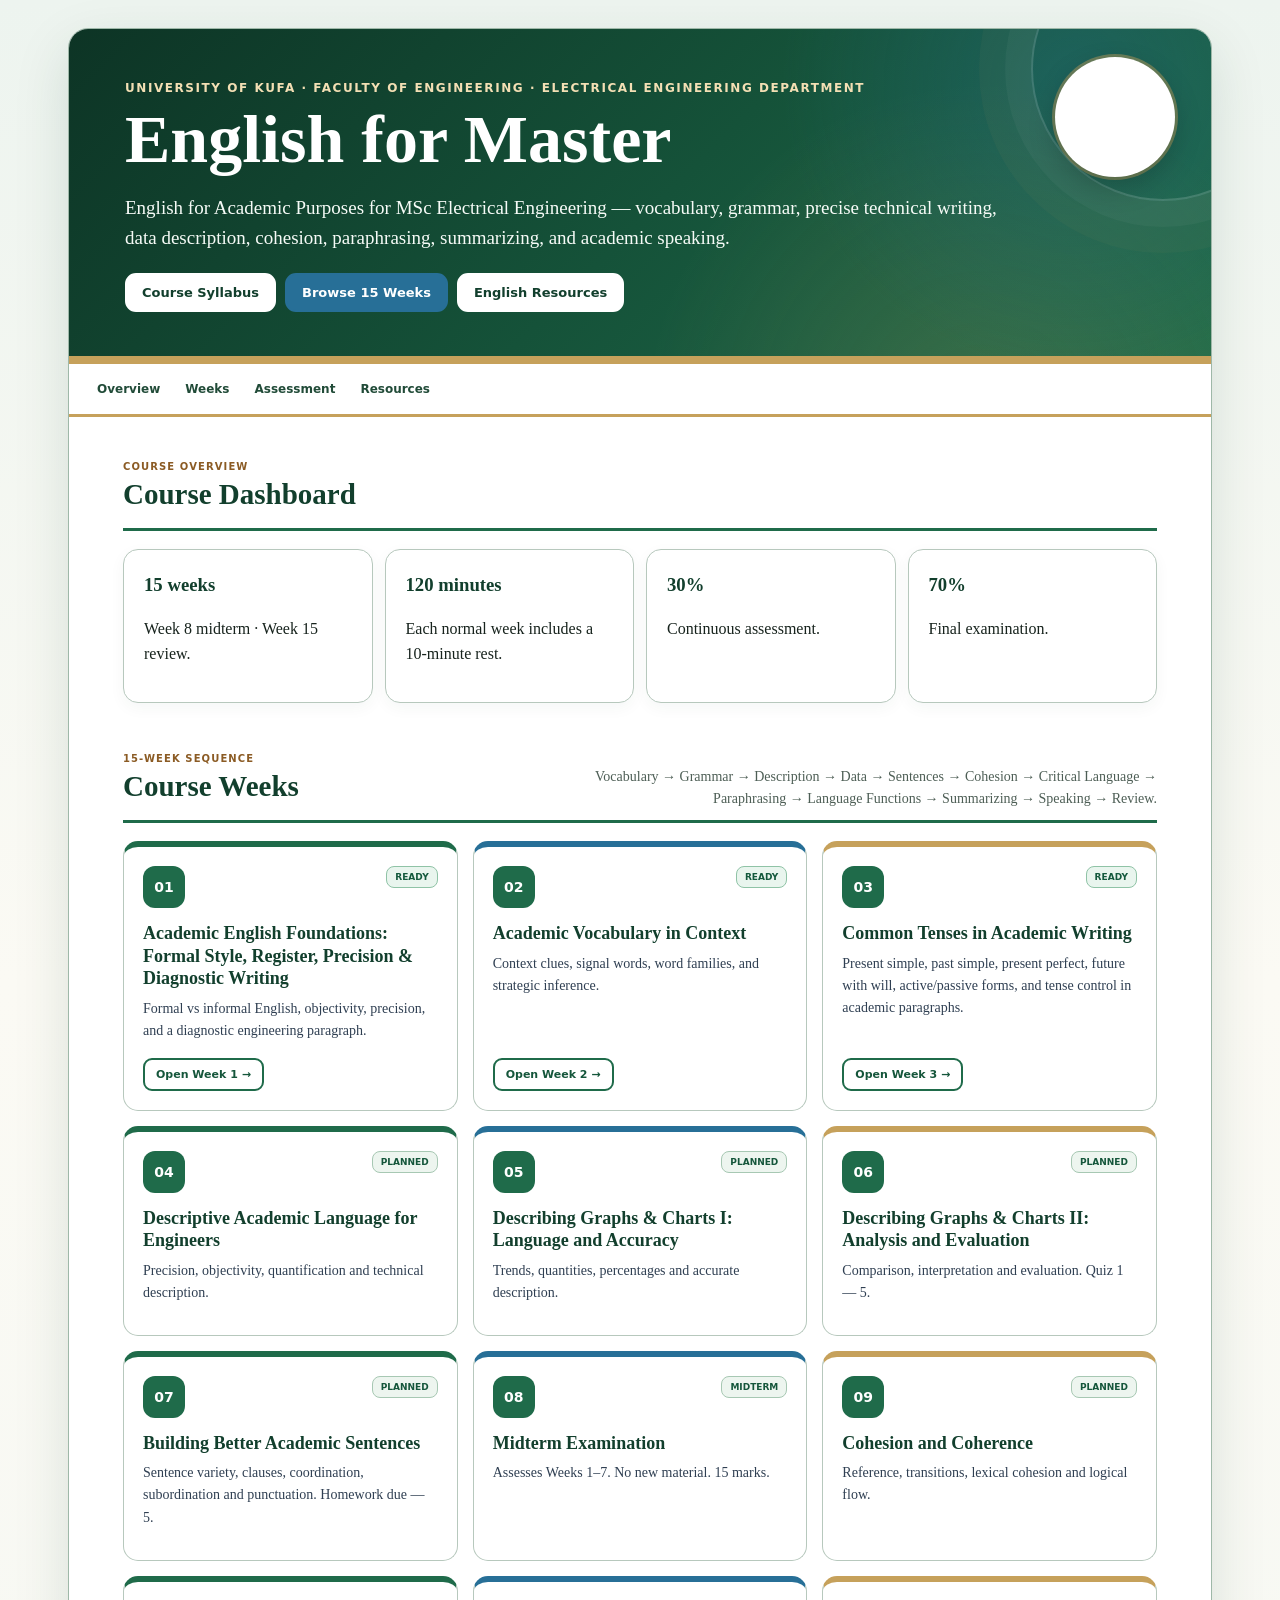
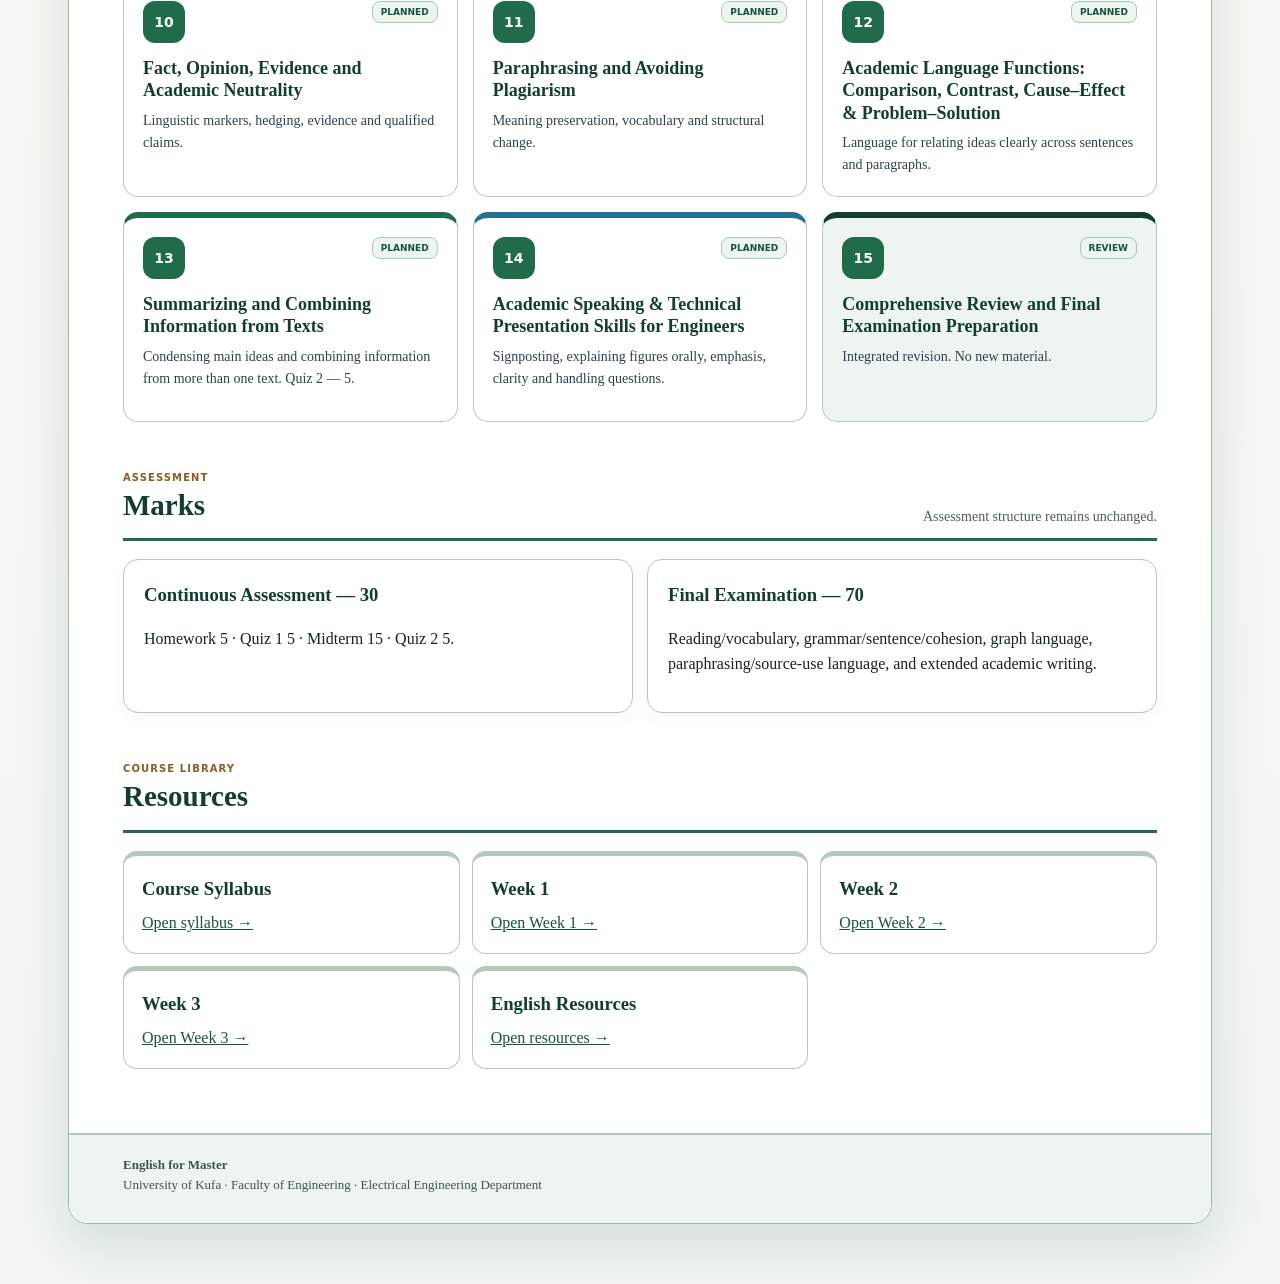
==== index.html @ b970310d "Link Week 3 from dashboard" ====
<!doctype html><html lang="en"><head><meta charset="utf-8"><meta name="viewport" content="width=device-width,initial-scale=1"><meta name="theme-color" content="#155239"><title>English for Master | University of Kufa</title><link rel="stylesheet" href="/style.css"><link rel="stylesheet" href="/kufa-theme.css"></head><body><div class="wrap"><div class="site"><header><div class="ey">University of Kufa · Faculty of Engineering · Electrical Engineering Department</div><h1 class="hero">English for Master</h1><p class="deck">English for Academic Purposes for MSc Electrical Engineering — vocabulary, grammar, precise technical writing, data description, cohesion, paraphrasing, summarizing, and academic speaking.</p><div class="actions"><a class="btn" href="/syllabus.html">Course Syllabus</a><a class="btn alt" href="#weeks">Browse 15 Weeks</a><a class="btn" href="/sources.html">English Resources</a></div></header><nav><a href="#overview">Overview</a><a href="#weeks">Weeks</a><a href="#assessment">Assessment</a><a href="#resources">Resources</a></nav><main><section id="overview"><div class="head"><div><span class="label">Course overview</span><h2>Course Dashboard</h2></div></div><div class="grid4"><div class="card"><h3>15 weeks</h3><p>Week 8 midterm · Week 15 review.</p></div><div class="card"><h3>120 minutes</h3><p>Each normal week includes a 10-minute rest.</p></div><div class="card"><h3>30%</h3><p>Continuous assessment.</p></div><div class="card"><h3>70%</h3><p>Final examination.</p></div></div></section><section id="weeks"><div class="head"><div><span class="label">15-week sequence</span><h2>Course Weeks</h2></div><p>Vocabulary → Grammar → Description → Data → Sentences → Cohesion → Critical Language → Paraphrasing → Language Functions → Summarizing → Speaking → Review.</p></div><div class="weeks"><div class="week"><div class="top"><span class="num">01</span><span class="status ready">Ready</span></div><h3>Academic English Foundations: Formal Style, Register, Precision & Diagnostic Writing</h3><p>Formal vs informal English, objectivity, precision, and a diagnostic engineering paragraph.</p><div class="foot"><a class="open" href="/week01.html">Open Week 1 →</a></div></div><div class="week"><div class="top"><span class="num">02</span><span class="status ready">Ready</span></div><h3>Academic Vocabulary in Context</h3><p>Context clues, signal words, word families, and strategic inference.</p><div class="foot"><a class="open" href="/week02.html">Open Week 2 →</a></div></div><div class="week"><div class="top"><span class="num">03</span><span class="status ready">Ready</span></div><h3>Common Tenses in Academic Writing</h3><p>Present simple, past simple, present perfect, future with will, active/passive forms, and tense control in academic paragraphs.</p><div class="foot"><a class="open" href="/week03.html">Open Week 3 →</a></div></div><div class="week"><div class="top"><span class="num">04</span><span class="status">Planned</span></div><h3>Descriptive Academic Language for Engineers</h3><p>Precision, objectivity, quantification and technical description.</p></div><div class="week"><div class="top"><span class="num">05</span><span class="status">Planned</span></div><h3>Describing Graphs & Charts I: Language and Accuracy</h3><p>Trends, quantities, percentages and accurate description.</p></div><div class="week"><div class="top"><span class="num">06</span><span class="status">Planned</span></div><h3>Describing Graphs & Charts II: Analysis and Evaluation</h3><p>Comparison, interpretation and evaluation. Quiz 1 — 5.</p></div><div class="week"><div class="top"><span class="num">07</span><span class="status">Planned</span></div><h3>Building Better Academic Sentences</h3><p>Sentence variety, clauses, coordination, subordination and punctuation. Homework due — 5.</p></div><div class="week"><div class="top"><span class="num">08</span><span class="status">Midterm</span></div><h3>Midterm Examination</h3><p>Assesses Weeks 1–7. No new material. 15 marks.</p></div><div class="week"><div class="top"><span class="num">09</span><span class="status">Planned</span></div><h3>Cohesion and Coherence</h3><p>Reference, transitions, lexical cohesion and logical flow.</p></div><div class="week"><div class="top"><span class="num">10</span><span class="status">Planned</span></div><h3>Fact, Opinion, Evidence and Academic Neutrality</h3><p>Linguistic markers, hedging, evidence and qualified claims.</p></div><div class="week"><div class="top"><span class="num">11</span><span class="status">Planned</span></div><h3>Paraphrasing and Avoiding Plagiarism</h3><p>Meaning preservation, vocabulary and structural change.</p></div><div class="week"><div class="top"><span class="num">12</span><span class="status">Planned</span></div><h3>Academic Language Functions: Comparison, Contrast, Cause–Effect & Problem–Solution</h3><p>Language for relating ideas clearly across sentences and paragraphs.</p></div><div class="week"><div class="top"><span class="num">13</span><span class="status">Planned</span></div><h3>Summarizing and Combining Information from Texts</h3><p>Condensing main ideas and combining information from more than one text. Quiz 2 — 5.</p></div><div class="week"><div class="top"><span class="num">14</span><span class="status">Planned</span></div><h3>Academic Speaking & Technical Presentation Skills for Engineers</h3><p>Signposting, explaining figures orally, emphasis, clarity and handling questions.</p></div><div class="week review"><div class="top"><span class="num">15</span><span class="status">Review</span></div><h3>Comprehensive Review and Final Examination Preparation</h3><p>Integrated revision. No new material.</p></div></div></section><section id="assessment"><div class="head"><div><span class="label">Assessment</span><h2>Marks</h2></div><p>Assessment structure remains unchanged.</p></div><div class="grid"><div class="card"><h3>Continuous Assessment — 30</h3><p>Homework 5 · Quiz 1 5 · Midterm 15 · Quiz 2 5.</p></div><div class="card"><h3>Final Examination — 70</h3><p>Reading/vocabulary, grammar/sentence/cohesion, graph language, paraphrasing/source-use language, and extended academic writing.</p></div></div></section><section id="resources"><div class="head"><div><span class="label">Course library</span><h2>Resources</h2></div></div><div class="resources"><div class="resource"><h3>Course Syllabus</h3><a href="/syllabus.html">Open syllabus →</a></div><div class="resource"><h3>Week 1</h3><a href="/week01.html">Open Week 1 →</a></div><div class="resource"><h3>Week 2</h3><a href="/week02.html">Open Week 2 →</a></div><div class="resource"><h3>Week 3</h3><a href="/week03.html">Open Week 3 →</a></div><div class="resource"><h3>English Resources</h3><a href="/sources.html">Open resources →</a></div></div></section></main><footer><strong>English for Master</strong><br>University of Kufa · Faculty of Engineering · Electrical Engineering Department</footer></div></div></body></html>
---- style.css ----
@import url('/base-style.css');
@import url('/kufa-theme.css');
@import url('/logo-fix.css');
---- kufa-theme.css ----
/* University of Kufa inspired institutional theme
   Palette direction follows the University's green-led visual identity and
   the Faculty of Engineering's green / blue / gold accents. */
:root{
  --navy:#123f2d;
  --blue:#1f6b4a;
  --cyan:#276f97;
  --gold:#c6a15b;
  --orange:#a86c27;
  --ink:#17231d;
  --muted:#4d5e55;
  --line:#b7c8bd;
  --soft:#f3f7f4;
  --green:#1f6b4a;
  --kufa-green:#1f6b4a;
  --kufa-green-dark:#123f2d;
  --kufa-blue:#276f97;
  --kufa-gold:#c6a15b;
  --kufa-ivory:#fbfaf4;
}

body{
  background:linear-gradient(180deg,#edf4ef 0,#fbfaf4 34%,#f1f6f2 100%);
  color:var(--ink);
}
a{color:#15563b}
.site{
  border-color:#9eb8a8;
  box-shadow:0 20px 55px rgba(18,63,45,.13);
}
header{
  position:relative;
  overflow:hidden;
  padding-right:190px;
  background:
    radial-gradient(circle at 88% 16%,rgba(39,111,151,.32),transparent 28%),
    radial-gradient(circle at 80% 120%,rgba(198,161,91,.18),transparent 34%),
    linear-gradient(135deg,#0d3425 0%,#155239 52%,#1f6b4a 100%);
  border-bottom:8px solid var(--kufa-gold);
}
/* Official University of Kufa seal, sourced from a University of Kufa faculty site. */
header::before{
  content:"";
  position:absolute;
  top:28px;
  right:36px;
  width:112px;
  height:112px;
  z-index:3;
  border-radius:50%;
  border:4px solid rgba(255,255,255,.92);
  background:#fff url('https://physicalplanning.uokufa.edu.iq/wp-content/uploads/2020/03/%D8%B4%D8%B9%D8%A7%D8%B1-%D8%A7%D9%84%D8%AC%D8%A7%D9%85%D8%B9%D8%A9.jpg') center/92% auto no-repeat;
  box-shadow:0 10px 28px rgba(0,0,0,.20),0 0 0 3px rgba(198,161,91,.45);
}
header::after{
  content:"";
  position:absolute;
  width:260px;
  height:260px;
  right:-84px;
  top:-92px;
  border:2px solid rgba(255,255,255,.16);
  border-radius:50%;
  box-shadow:0 0 0 26px rgba(255,255,255,.035),0 0 0 52px rgba(198,161,91,.045);
  pointer-events:none;
}
.ey{color:#f3dfb4;letter-spacing:.13em}
.ey,.hero,.deck,.actions{position:relative;z-index:4}
.hero,.deck,.actions{position:relative;z-index:4}
.deck{color:#f6fbf7}
.btn{color:var(--kufa-green-dark);border-color:#fff;background:#fff}
.btn.alt{background:var(--kufa-blue);border-color:var(--kufa-blue);color:#fff}
.btn.gold{background:var(--kufa-gold);border-color:var(--kufa-gold);color:#2f281d}
.btn:hover{filter:brightness(.97)}

nav{
  background:#fff;
  border-bottom:3px solid var(--kufa-gold);
}
nav a{color:#214b38}
nav a:hover{background:var(--kufa-green);color:#fff}
.week-page nav{
  background:rgba(255,255,255,.97);
  box-shadow:0 8px 20px rgba(18,63,45,.12);
  border-bottom:3px solid var(--kufa-gold);
}
.week-page nav .nav-brand{background:var(--kufa-green-dark);border-color:var(--kufa-green-dark)}

.head{border-bottom-color:var(--kufa-green)}
.head h2,.card h3,.task h3,.resource h3,.resource-pro h3,.week h3,.outcome b,.micro strong{color:var(--kufa-green-dark)}
.label,.section-kicker{color:#8b5b24}
.key{color:#123f2d;background:linear-gradient(transparent 67%,#efe0b9 67%)}

.card,.task,.week,.resource,.resource-pro,.slot,.outcome{border-color:var(--line)}
.card{box-shadow:0 5px 16px rgba(18,63,45,.045)}
.note{border-left-color:var(--kufa-gold);background:#fbf4df;color:#5b4427}
.source{border-left-color:var(--kufa-green);background:#eef6f1;color:#214b38}
.takeaway{background:#edf5ef;border-color:#a8c6b2;color:#244d39}
.takeaway strong{color:#15563b}
.lecture-callout{background:linear-gradient(135deg,#123f2d,#1f6b4a)}
.lecture-callout strong{color:#f2d9a3}

.outcome{border-top-color:var(--kufa-green)}
.outcome:nth-child(2){border-top-color:var(--kufa-blue)}
.outcome:nth-child(3){border-top-color:var(--kufa-gold)}
.outcome:nth-child(4){border-top-color:#557d4b}

th{background:var(--kufa-green-dark)}
tr:nth-child(even) td{background:#f6f9f7}
.slot .time{color:#15563b}
.slot.break{background:#fbf4df;border-color:#d7bd83}

.bad{background:#fff1ef}
.good{background:#edf7f1;border-left-color:var(--kufa-green)}
.prompt{background:#f5f8f6}
.reveal-btn{border-color:var(--kufa-green);color:#15563b}
.reveal-btn:hover{background:var(--kufa-green);color:#fff}
.answer-key{border-color:#8fc3a6;border-left-color:var(--kufa-green);background:#eef8f2}
.hedge-tools span{background:#edf5ef;color:#15563b;border-color:#a9cbb6}
.conditions{background:#fbf4df;border-color:#d8bd82;color:#5b4427}
.student-answer-note{background:#edf5ef;border-color:#b5cdbd;color:#365346}
.practice-bank{border-color:#b7c8bd;background:linear-gradient(180deg,#f4f8f5,#fff)}
.practice-badge{background:#e9f4ed;color:#15563b;border-color:#9bc3aa}
.data-card,.choice-row{border-color:#c5d3ca;background:#f7faf8}
.editing-passage{border-color:#d0b26f;background:#fbf6e7}

.week{border-top-color:var(--kufa-green)}
.week:nth-child(3n+2){border-top-color:var(--kufa-blue)}
.week:nth-child(3n){border-top-color:var(--kufa-gold)}
.week.review{background:#eef5f0;border-top-color:var(--kufa-green-dark)}
.num{background:var(--kufa-green)}
.status{background:#edf5ef;color:#15563b;border-color:#a7c8b3}
.ready{background:#e9f5ee;color:#14593d;border-color:#8fc3a6}
.open{border-color:var(--kufa-green);color:#15563b}

.error-grid .card{border-top-color:var(--kufa-green)}
.error-grid .card:nth-child(2){border-top-color:var(--kufa-blue)}
.error-grid .card:nth-child(3){border-top-color:var(--kufa-gold)}
.error-grid .card:nth-child(4){border-top-color:#7d6b43}
.error-grid .card:nth-child(5){border-top-color:#527b49}
.error-grid .card:nth-child(6){border-top-color:#466f65}

.paper-phrase{
  text-decoration-color:var(--kufa-gold)!important;
}
.paper-phrase::selection{background:#efe0b9}

.completion{background:var(--kufa-green-dark)}
.completebtn{background:var(--kufa-gold);color:#2f281d}
.completebtn.done{background:#9cc6a9;color:#123f2d}
footer{background:#eef5f0;border-top-color:#b2c7b9;color:#405449}

@media(max-width:680px){
  header{padding-right:22px}
  header::before{
    position:relative;
    display:block;
    top:auto;
    right:auto;
    width:78px;
    height:78px;
    margin:0 0 14px auto;
    border-width:3px;
  }
}

@media print{
  header{background:#155239!important;border-bottom-color:#c6a15b!important;padding-right:120px}
  header::before{width:72px;height:72px;top:9mm;right:8mm;box-shadow:none}
  th{background:#123f2d!important}
}
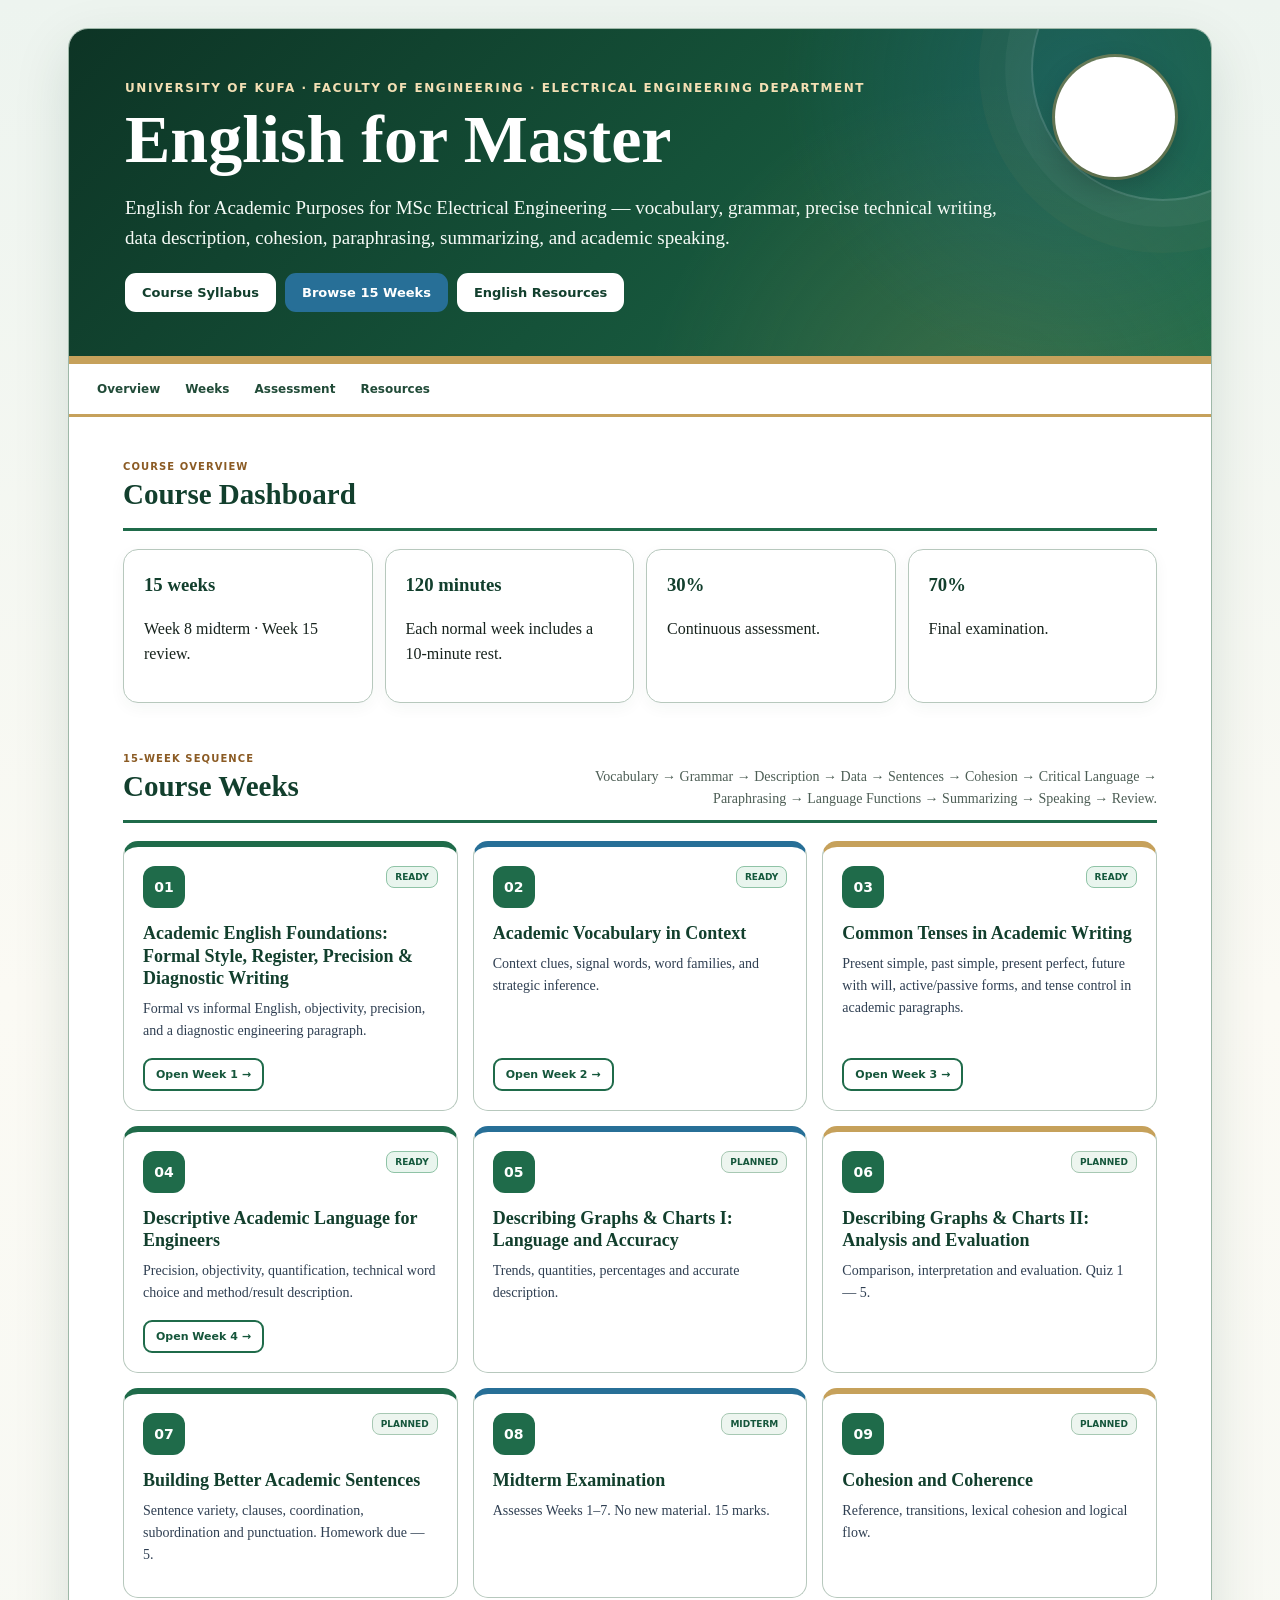
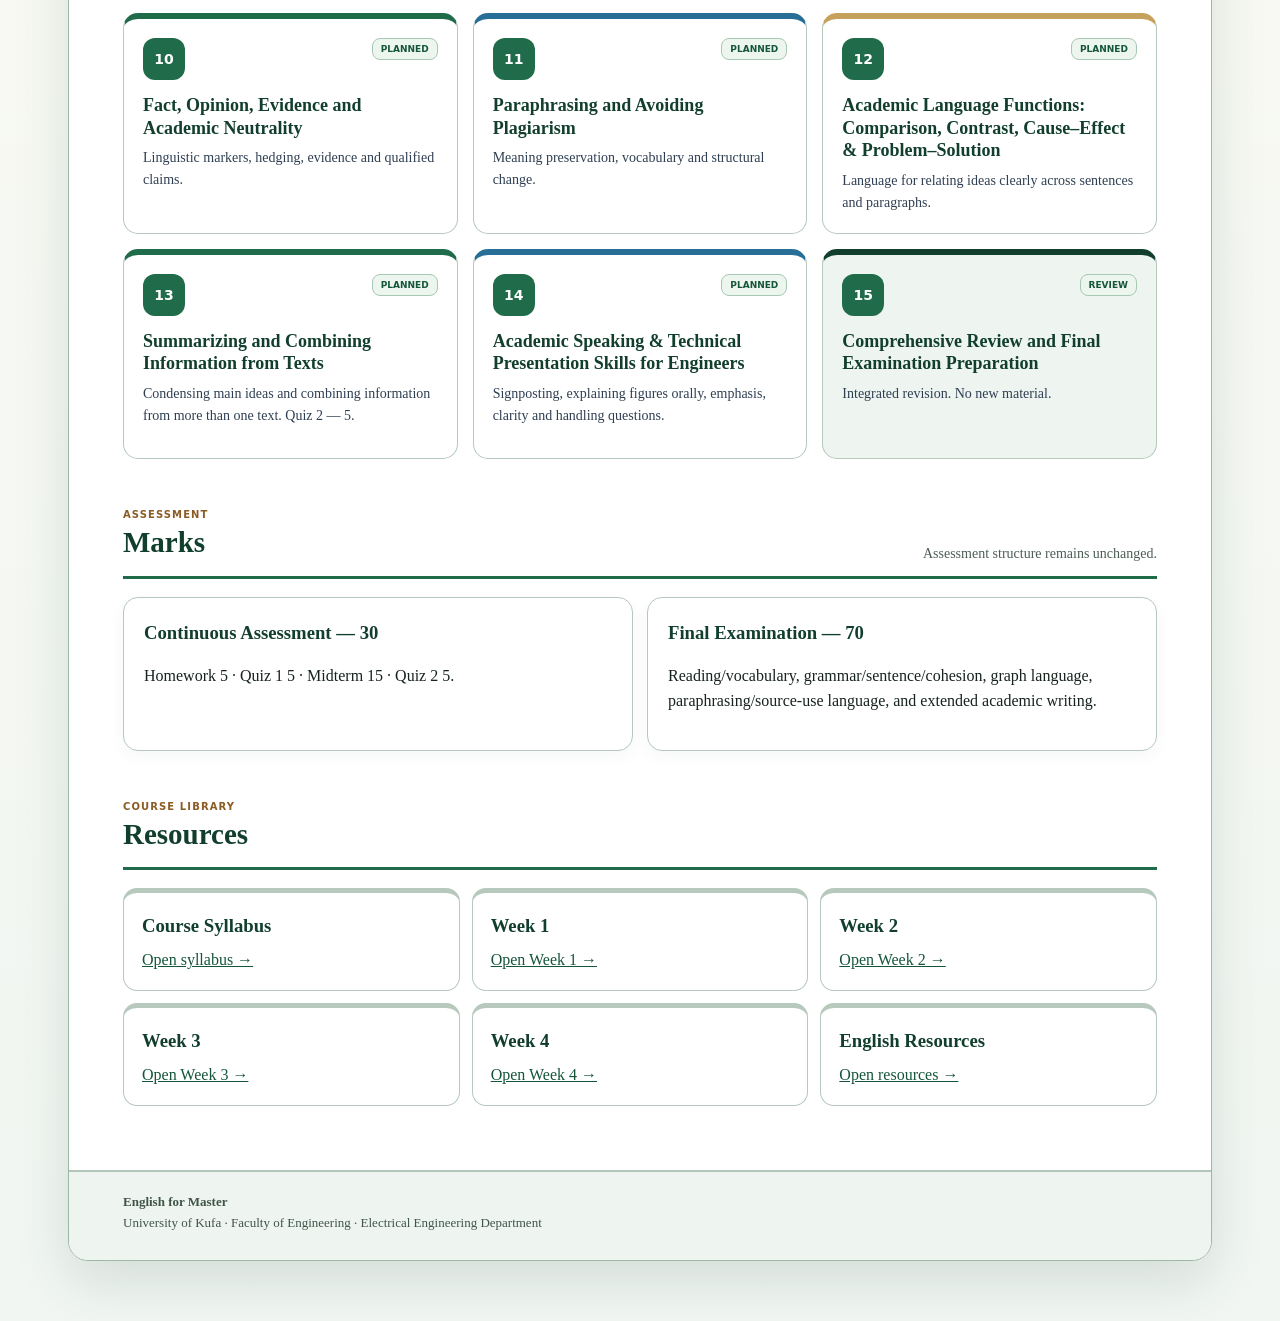
==== commit df93cec4: "Publish Week 4 from course dashboard" ====
--- a/index.html
+++ b/index.html
@@ -1 +1 @@
-<!doctype html><html lang="en"><head><meta charset="utf-8"><meta name="viewport" content="width=device-width,initial-scale=1"><meta name="theme-color" content="#155239"><title>English for Master | University of Kufa</title><link rel="stylesheet" href="/style.css"><link rel="stylesheet" href="/kufa-theme.css"></head><body><div class="wrap"><div class="site"><header><div class="ey">University of Kufa · Faculty of Engineering · Electrical Engineering Department</div><h1 class="hero">English for Master</h1><p class="deck">English for Academic Purposes for MSc Electrical Engineering — vocabulary, grammar, precise technical writing, data description, cohesion, paraphrasing, summarizing, and academic speaking.</p><div class="actions"><a class="btn" href="/syllabus.html">Course Syllabus</a><a class="btn alt" href="#weeks">Browse 15 Weeks</a><a class="btn" href="/sources.html">English Resources</a></div></header><nav><a href="#overview">Overview</a><a href="#weeks">Weeks</a><a href="#assessment">Assessment</a><a href="#resources">Resources</a></nav><main><section id="overview"><div class="head"><div><span class="label">Course overview</span><h2>Course Dashboard</h2></div></div><div class="grid4"><div class="card"><h3>15 weeks</h3><p>Week 8 midterm · Week 15 review.</p></div><div class="card"><h3>120 minutes</h3><p>Each normal week includes a 10-minute rest.</p></div><div class="card"><h3>30%</h3><p>Continuous assessment.</p></div><div class="card"><h3>70%</h3><p>Final examination.</p></div></div></section><section id="weeks"><div class="head"><div><span class="label">15-week sequence</span><h2>Course Weeks</h2></div><p>Vocabulary → Grammar → Description → Data → Sentences → Cohesion → Critical Language → Paraphrasing → Language Functions → Summarizing → Speaking → Review.</p></div><div class="weeks"><div class="week"><div class="top"><span class="num">01</span><span class="status ready">Ready</span></div><h3>Academic English Foundations: Formal Style, Register, Precision & Diagnostic Writing</h3><p>Formal vs informal English, objectivity, precision, and a diagnostic engineering paragraph.</p><div class="foot"><a class="open" href="/week01.html">Open Week 1 →</a></div></div><div class="week"><div class="top"><span class="num">02</span><span class="status ready">Ready</span></div><h3>Academic Vocabulary in Context</h3><p>Context clues, signal words, word families, and strategic inference.</p><div class="foot"><a class="open" href="/week02.html">Open Week 2 →</a></div></div><div class="week"><div class="top"><span class="num">03</span><span class="status ready">Ready</span></div><h3>Common Tenses in Academic Writing</h3><p>Present simple, past simple, present perfect, future with will, active/passive forms, and tense control in academic paragraphs.</p><div class="foot"><a class="open" href="/week03.html">Open Week 3 →</a></div></div><div class="week"><div class="top"><span class="num">04</span><span class="status">Planned</span></div><h3>Descriptive Academic Language for Engineers</h3><p>Precision, objectivity, quantification and technical description.</p></div><div class="week"><div class="top"><span class="num">05</span><span class="status">Planned</span></div><h3>Describing Graphs & Charts I: Language and Accuracy</h3><p>Trends, quantities, percentages and accurate description.</p></div><div class="week"><div class="top"><span class="num">06</span><span class="status">Planned</span></div><h3>Describing Graphs & Charts II: Analysis and Evaluation</h3><p>Comparison, interpretation and evaluation. Quiz 1 — 5.</p></div><div class="week"><div class="top"><span class="num">07</span><span class="status">Planned</span></div><h3>Building Better Academic Sentences</h3><p>Sentence variety, clauses, coordination, subordination and punctuation. Homework due — 5.</p></div><div class="week"><div class="top"><span class="num">08</span><span class="status">Midterm</span></div><h3>Midterm Examination</h3><p>Assesses Weeks 1–7. No new material. 15 marks.</p></div><div class="week"><div class="top"><span class="num">09</span><span class="status">Planned</span></div><h3>Cohesion and Coherence</h3><p>Reference, transitions, lexical cohesion and logical flow.</p></div><div class="week"><div class="top"><span class="num">10</span><span class="status">Planned</span></div><h3>Fact, Opinion, Evidence and Academic Neutrality</h3><p>Linguistic markers, hedging, evidence and qualified claims.</p></div><div class="week"><div class="top"><span class="num">11</span><span class="status">Planned</span></div><h3>Paraphrasing and Avoiding Plagiarism</h3><p>Meaning preservation, vocabulary and structural change.</p></div><div class="week"><div class="top"><span class="num">12</span><span class="status">Planned</span></div><h3>Academic Language Functions: Comparison, Contrast, Cause–Effect & Problem–Solution</h3><p>Language for relating ideas clearly across sentences and paragraphs.</p></div><div class="week"><div class="top"><span class="num">13</span><span class="status">Planned</span></div><h3>Summarizing and Combining Information from Texts</h3><p>Condensing main ideas and combining information from more than one text. Quiz 2 — 5.</p></div><div class="week"><div class="top"><span class="num">14</span><span class="status">Planned</span></div><h3>Academic Speaking & Technical Presentation Skills for Engineers</h3><p>Signposting, explaining figures orally, emphasis, clarity and handling questions.</p></div><div class="week review"><div class="top"><span class="num">15</span><span class="status">Review</span></div><h3>Comprehensive Review and Final Examination Preparation</h3><p>Integrated revision. No new material.</p></div></div></section><section id="assessment"><div class="head"><div><span class="label">Assessment</span><h2>Marks</h2></div><p>Assessment structure remains unchanged.</p></div><div class="grid"><div class="card"><h3>Continuous Assessment — 30</h3><p>Homework 5 · Quiz 1 5 · Midterm 15 · Quiz 2 5.</p></div><div class="card"><h3>Final Examination — 70</h3><p>Reading/vocabulary, grammar/sentence/cohesion, graph language, paraphrasing/source-use language, and extended academic writing.</p></div></div></section><section id="resources"><div class="head"><div><span class="label">Course library</span><h2>Resources</h2></div></div><div class="resources"><div class="resource"><h3>Course Syllabus</h3><a href="/syllabus.html">Open syllabus →</a></div><div class="resource"><h3>Week 1</h3><a href="/week01.html">Open Week 1 →</a></div><div class="resource"><h3>Week 2</h3><a href="/week02.html">Open Week 2 →</a></div><div class="resource"><h3>Week 3</h3><a href="/week03.html">Open Week 3 →</a></div><div class="resource"><h3>English Resources</h3><a href="/sources.html">Open resources →</a></div></div></section></main><footer><strong>English for Master</strong><br>University of Kufa · Faculty of Engineering · Electrical Engineering Department</footer></div></div></body></html>+<!doctype html><html lang="en"><head><meta charset="utf-8"><meta name="viewport" content="width=device-width,initial-scale=1"><meta name="theme-color" content="#155239"><title>English for Master | University of Kufa</title><link rel="stylesheet" href="/style.css"><link rel="stylesheet" href="/kufa-theme.css"></head><body><div class="wrap"><div class="site"><header><div class="ey">University of Kufa · Faculty of Engineering · Electrical Engineering Department</div><h1 class="hero">English for Master</h1><p class="deck">English for Academic Purposes for MSc Electrical Engineering — vocabulary, grammar, precise technical writing, data description, cohesion, paraphrasing, summarizing, and academic speaking.</p><div class="actions"><a class="btn" href="/syllabus.html">Course Syllabus</a><a class="btn alt" href="#weeks">Browse 15 Weeks</a><a class="btn" href="/sources.html">English Resources</a></div></header><nav><a href="#overview">Overview</a><a href="#weeks">Weeks</a><a href="#assessment">Assessment</a><a href="#resources">Resources</a></nav><main><section id="overview"><div class="head"><div><span class="label">Course overview</span><h2>Course Dashboard</h2></div></div><div class="grid4"><div class="card"><h3>15 weeks</h3><p>Week 8 midterm · Week 15 review.</p></div><div class="card"><h3>120 minutes</h3><p>Each normal week includes a 10-minute rest.</p></div><div class="card"><h3>30%</h3><p>Continuous assessment.</p></div><div class="card"><h3>70%</h3><p>Final examination.</p></div></div></section><section id="weeks"><div class="head"><div><span class="label">15-week sequence</span><h2>Course Weeks</h2></div><p>Vocabulary → Grammar → Description → Data → Sentences → Cohesion → Critical Language → Paraphrasing → Language Functions → Summarizing → Speaking → Review.</p></div><div class="weeks"><div class="week"><div class="top"><span class="num">01</span><span class="status ready">Ready</span></div><h3>Academic English Foundations: Formal Style, Register, Precision & Diagnostic Writing</h3><p>Formal vs informal English, objectivity, precision, and a diagnostic engineering paragraph.</p><div class="foot"><a class="open" href="/week01.html">Open Week 1 →</a></div></div><div class="week"><div class="top"><span class="num">02</span><span class="status ready">Ready</span></div><h3>Academic Vocabulary in Context</h3><p>Context clues, signal words, word families, and strategic inference.</p><div class="foot"><a class="open" href="/week02.html">Open Week 2 →</a></div></div><div class="week"><div class="top"><span class="num">03</span><span class="status ready">Ready</span></div><h3>Common Tenses in Academic Writing</h3><p>Present simple, past simple, present perfect, future with will, active/passive forms, and tense control in academic paragraphs.</p><div class="foot"><a class="open" href="/week03.html">Open Week 3 →</a></div></div><div class="week"><div class="top"><span class="num">04</span><span class="status ready">Ready</span></div><h3>Descriptive Academic Language for Engineers</h3><p>Precision, objectivity, quantification, technical word choice and method/result description.</p><div class="foot"><a class="open" href="/week04.html">Open Week 4 →</a></div></div><div class="week"><div class="top"><span class="num">05</span><span class="status">Planned</span></div><h3>Describing Graphs & Charts I: Language and Accuracy</h3><p>Trends, quantities, percentages and accurate description.</p></div><div class="week"><div class="top"><span class="num">06</span><span class="status">Planned</span></div><h3>Describing Graphs & Charts II: Analysis and Evaluation</h3><p>Comparison, interpretation and evaluation. Quiz 1 — 5.</p></div><div class="week"><div class="top"><span class="num">07</span><span class="status">Planned</span></div><h3>Building Better Academic Sentences</h3><p>Sentence variety, clauses, coordination, subordination and punctuation. Homework due — 5.</p></div><div class="week"><div class="top"><span class="num">08</span><span class="status">Midterm</span></div><h3>Midterm Examination</h3><p>Assesses Weeks 1–7. No new material. 15 marks.</p></div><div class="week"><div class="top"><span class="num">09</span><span class="status">Planned</span></div><h3>Cohesion and Coherence</h3><p>Reference, transitions, lexical cohesion and logical flow.</p></div><div class="week"><div class="top"><span class="num">10</span><span class="status">Planned</span></div><h3>Fact, Opinion, Evidence and Academic Neutrality</h3><p>Linguistic markers, hedging, evidence and qualified claims.</p></div><div class="week"><div class="top"><span class="num">11</span><span class="status">Planned</span></div><h3>Paraphrasing and Avoiding Plagiarism</h3><p>Meaning preservation, vocabulary and structural change.</p></div><div class="week"><div class="top"><span class="num">12</span><span class="status">Planned</span></div><h3>Academic Language Functions: Comparison, Contrast, Cause–Effect & Problem–Solution</h3><p>Language for relating ideas clearly across sentences and paragraphs.</p></div><div class="week"><div class="top"><span class="num">13</span><span class="status">Planned</span></div><h3>Summarizing and Combining Information from Texts</h3><p>Condensing main ideas and combining information from more than one text. Quiz 2 — 5.</p></div><div class="week"><div class="top"><span class="num">14</span><span class="status">Planned</span></div><h3>Academic Speaking & Technical Presentation Skills for Engineers</h3><p>Signposting, explaining figures orally, emphasis, clarity and handling questions.</p></div><div class="week review"><div class="top"><span class="num">15</span><span class="status">Review</span></div><h3>Comprehensive Review and Final Examination Preparation</h3><p>Integrated revision. No new material.</p></div></div></section><section id="assessment"><div class="head"><div><span class="label">Assessment</span><h2>Marks</h2></div><p>Assessment structure remains unchanged.</p></div><div class="grid"><div class="card"><h3>Continuous Assessment — 30</h3><p>Homework 5 · Quiz 1 5 · Midterm 15 · Quiz 2 5.</p></div><div class="card"><h3>Final Examination — 70</h3><p>Reading/vocabulary, grammar/sentence/cohesion, graph language, paraphrasing/source-use language, and extended academic writing.</p></div></div></section><section id="resources"><div class="head"><div><span class="label">Course library</span><h2>Resources</h2></div></div><div class="resources"><div class="resource"><h3>Course Syllabus</h3><a href="/syllabus.html">Open syllabus →</a></div><div class="resource"><h3>Week 1</h3><a href="/week01.html">Open Week 1 →</a></div><div class="resource"><h3>Week 2</h3><a href="/week02.html">Open Week 2 →</a></div><div class="resource"><h3>Week 3</h3><a href="/week03.html">Open Week 3 →</a></div><div class="resource"><h3>Week 4</h3><a href="/week04.html">Open Week 4 →</a></div><div class="resource"><h3>English Resources</h3><a href="/sources.html">Open resources →</a></div></div></section></main><footer><strong>English for Master</strong><br>University of Kufa · Faculty of Engineering · Electrical Engineering Department</footer></div></div></body></html>
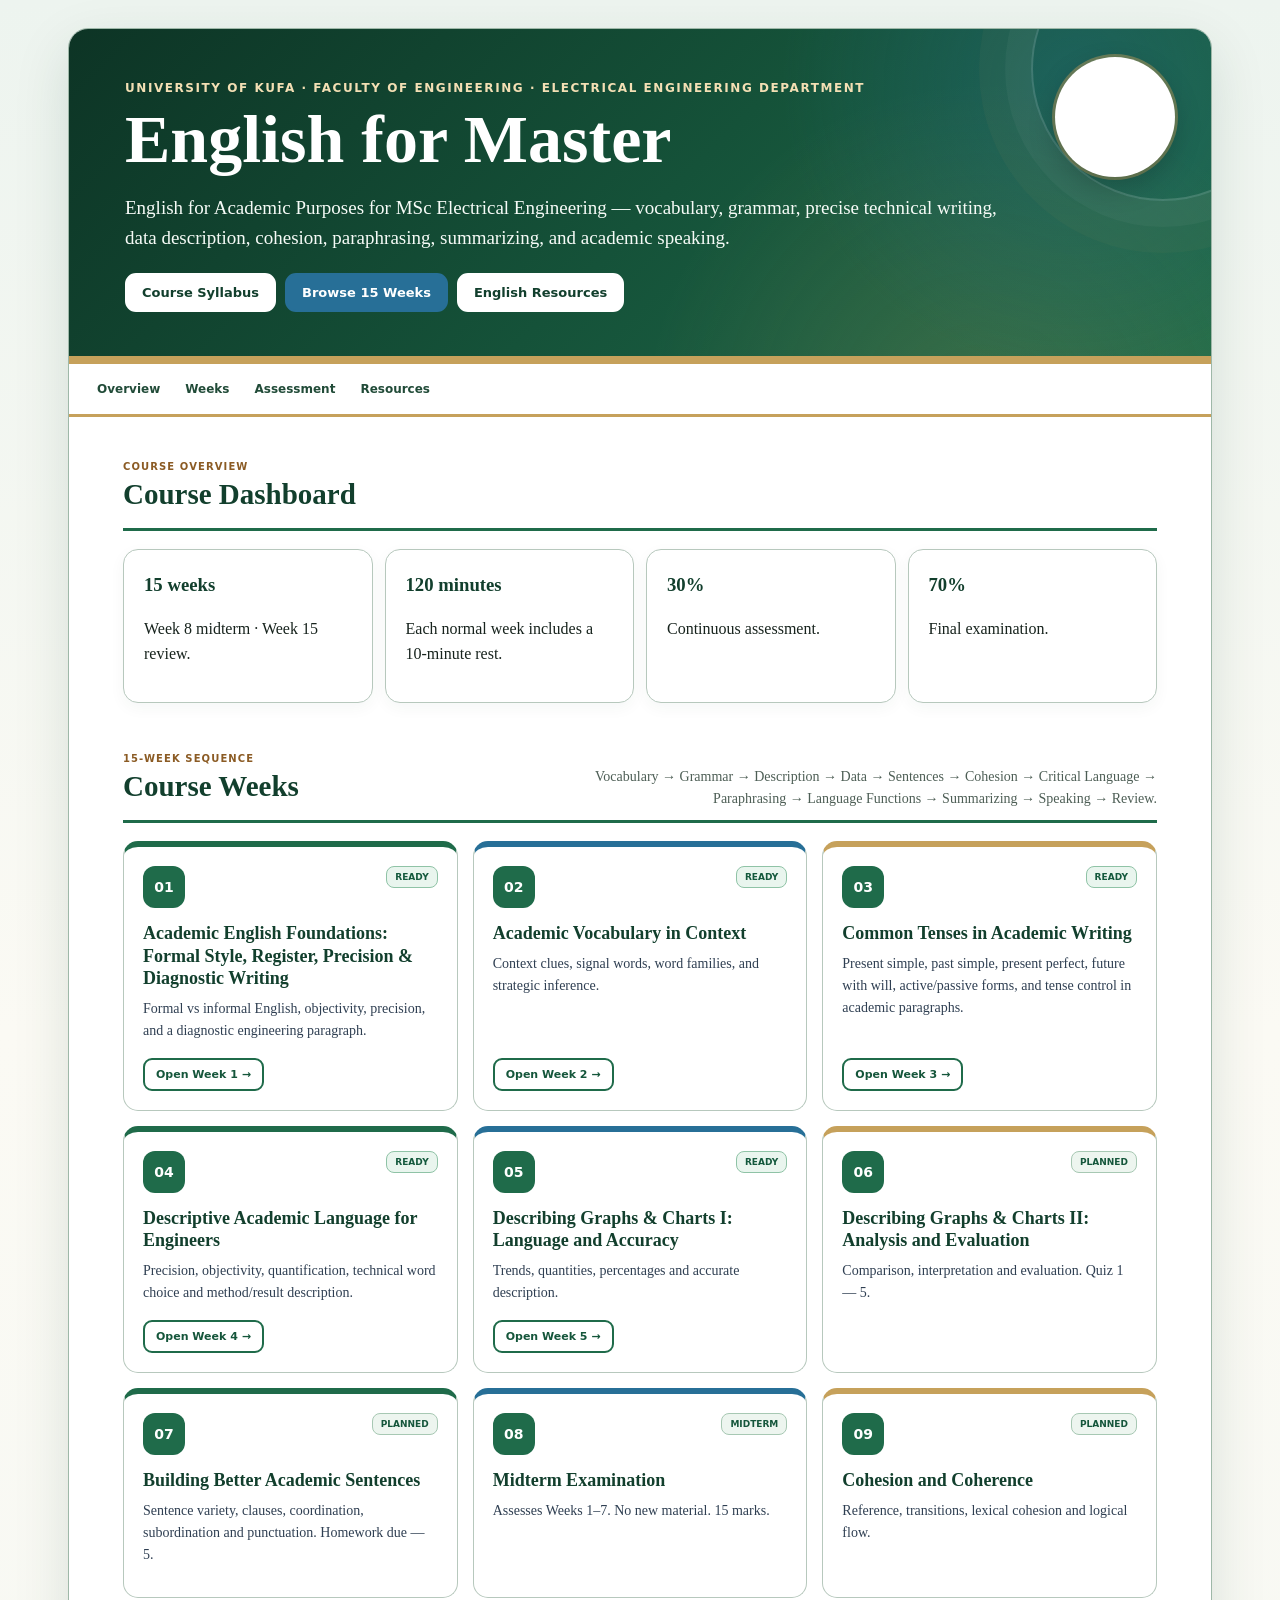
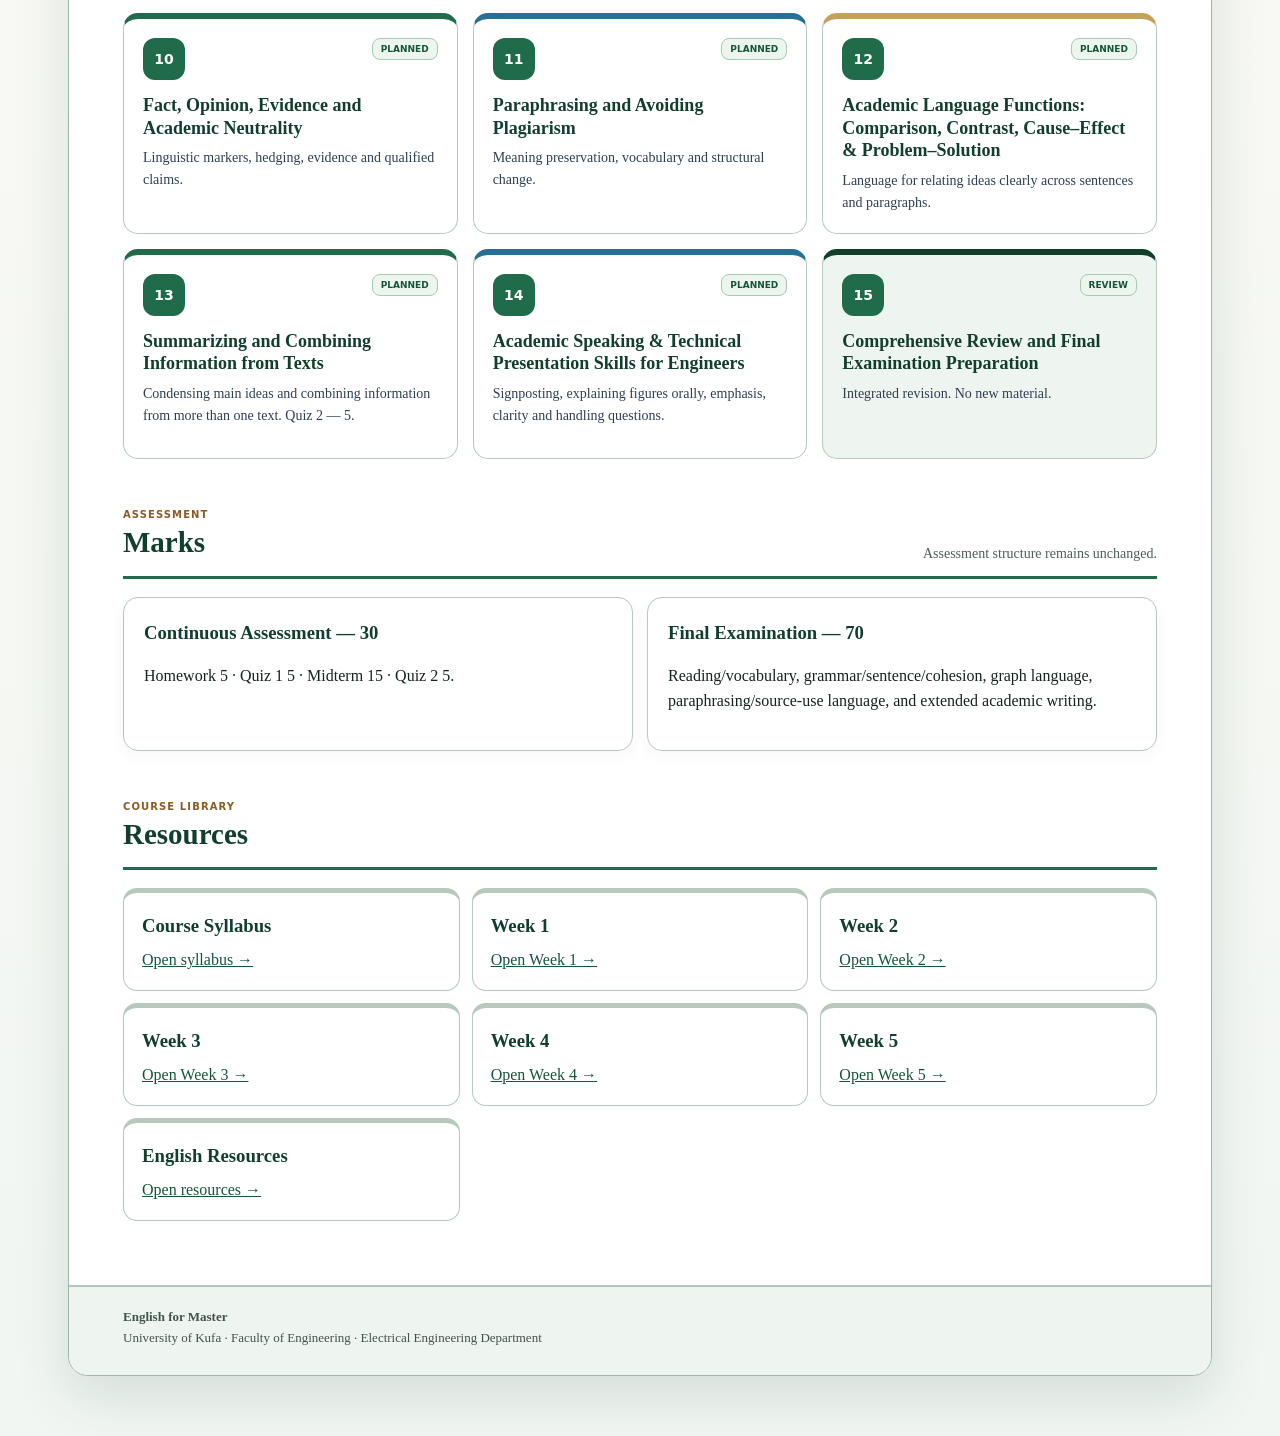
==== commit d57435a5: "Add Week 5: Describing Graphs & Charts I Postgraduate-level revision, colour-coded trend vocabulary," ====
--- a/index.html
+++ b/index.html
@@ -1 +1 @@
-<!doctype html><html lang="en"><head><meta charset="utf-8"><meta name="viewport" content="width=device-width,initial-scale=1"><meta name="theme-color" content="#155239"><title>English for Master | University of Kufa</title><link rel="stylesheet" href="/style.css"><link rel="stylesheet" href="/kufa-theme.css"></head><body><div class="wrap"><div class="site"><header><div class="ey">University of Kufa · Faculty of Engineering · Electrical Engineering Department</div><h1 class="hero">English for Master</h1><p class="deck">English for Academic Purposes for MSc Electrical Engineering — vocabulary, grammar, precise technical writing, data description, cohesion, paraphrasing, summarizing, and academic speaking.</p><div class="actions"><a class="btn" href="/syllabus.html">Course Syllabus</a><a class="btn alt" href="#weeks">Browse 15 Weeks</a><a class="btn" href="/sources.html">English Resources</a></div></header><nav><a href="#overview">Overview</a><a href="#weeks">Weeks</a><a href="#assessment">Assessment</a><a href="#resources">Resources</a></nav><main><section id="overview"><div class="head"><div><span class="label">Course overview</span><h2>Course Dashboard</h2></div></div><div class="grid4"><div class="card"><h3>15 weeks</h3><p>Week 8 midterm · Week 15 review.</p></div><div class="card"><h3>120 minutes</h3><p>Each normal week includes a 10-minute rest.</p></div><div class="card"><h3>30%</h3><p>Continuous assessment.</p></div><div class="card"><h3>70%</h3><p>Final examination.</p></div></div></section><section id="weeks"><div class="head"><div><span class="label">15-week sequence</span><h2>Course Weeks</h2></div><p>Vocabulary → Grammar → Description → Data → Sentences → Cohesion → Critical Language → Paraphrasing → Language Functions → Summarizing → Speaking → Review.</p></div><div class="weeks"><div class="week"><div class="top"><span class="num">01</span><span class="status ready">Ready</span></div><h3>Academic English Foundations: Formal Style, Register, Precision & Diagnostic Writing</h3><p>Formal vs informal English, objectivity, precision, and a diagnostic engineering paragraph.</p><div class="foot"><a class="open" href="/week01.html">Open Week 1 →</a></div></div><div class="week"><div class="top"><span class="num">02</span><span class="status ready">Ready</span></div><h3>Academic Vocabulary in Context</h3><p>Context clues, signal words, word families, and strategic inference.</p><div class="foot"><a class="open" href="/week02.html">Open Week 2 →</a></div></div><div class="week"><div class="top"><span class="num">03</span><span class="status ready">Ready</span></div><h3>Common Tenses in Academic Writing</h3><p>Present simple, past simple, present perfect, future with will, active/passive forms, and tense control in academic paragraphs.</p><div class="foot"><a class="open" href="/week03.html">Open Week 3 →</a></div></div><div class="week"><div class="top"><span class="num">04</span><span class="status ready">Ready</span></div><h3>Descriptive Academic Language for Engineers</h3><p>Precision, objectivity, quantification, technical word choice and method/result description.</p><div class="foot"><a class="open" href="/week04.html">Open Week 4 →</a></div></div><div class="week"><div class="top"><span class="num">05</span><span class="status">Planned</span></div><h3>Describing Graphs & Charts I: Language and Accuracy</h3><p>Trends, quantities, percentages and accurate description.</p></div><div class="week"><div class="top"><span class="num">06</span><span class="status">Planned</span></div><h3>Describing Graphs & Charts II: Analysis and Evaluation</h3><p>Comparison, interpretation and evaluation. Quiz 1 — 5.</p></div><div class="week"><div class="top"><span class="num">07</span><span class="status">Planned</span></div><h3>Building Better Academic Sentences</h3><p>Sentence variety, clauses, coordination, subordination and punctuation. Homework due — 5.</p></div><div class="week"><div class="top"><span class="num">08</span><span class="status">Midterm</span></div><h3>Midterm Examination</h3><p>Assesses Weeks 1–7. No new material. 15 marks.</p></div><div class="week"><div class="top"><span class="num">09</span><span class="status">Planned</span></div><h3>Cohesion and Coherence</h3><p>Reference, transitions, lexical cohesion and logical flow.</p></div><div class="week"><div class="top"><span class="num">10</span><span class="status">Planned</span></div><h3>Fact, Opinion, Evidence and Academic Neutrality</h3><p>Linguistic markers, hedging, evidence and qualified claims.</p></div><div class="week"><div class="top"><span class="num">11</span><span class="status">Planned</span></div><h3>Paraphrasing and Avoiding Plagiarism</h3><p>Meaning preservation, vocabulary and structural change.</p></div><div class="week"><div class="top"><span class="num">12</span><span class="status">Planned</span></div><h3>Academic Language Functions: Comparison, Contrast, Cause–Effect & Problem–Solution</h3><p>Language for relating ideas clearly across sentences and paragraphs.</p></div><div class="week"><div class="top"><span class="num">13</span><span class="status">Planned</span></div><h3>Summarizing and Combining Information from Texts</h3><p>Condensing main ideas and combining information from more than one text. Quiz 2 — 5.</p></div><div class="week"><div class="top"><span class="num">14</span><span class="status">Planned</span></div><h3>Academic Speaking & Technical Presentation Skills for Engineers</h3><p>Signposting, explaining figures orally, emphasis, clarity and handling questions.</p></div><div class="week review"><div class="top"><span class="num">15</span><span class="status">Review</span></div><h3>Comprehensive Review and Final Examination Preparation</h3><p>Integrated revision. No new material.</p></div></div></section><section id="assessment"><div class="head"><div><span class="label">Assessment</span><h2>Marks</h2></div><p>Assessment structure remains unchanged.</p></div><div class="grid"><div class="card"><h3>Continuous Assessment — 30</h3><p>Homework 5 · Quiz 1 5 · Midterm 15 · Quiz 2 5.</p></div><div class="card"><h3>Final Examination — 70</h3><p>Reading/vocabulary, grammar/sentence/cohesion, graph language, paraphrasing/source-use language, and extended academic writing.</p></div></div></section><section id="resources"><div class="head"><div><span class="label">Course library</span><h2>Resources</h2></div></div><div class="resources"><div class="resource"><h3>Course Syllabus</h3><a href="/syllabus.html">Open syllabus →</a></div><div class="resource"><h3>Week 1</h3><a href="/week01.html">Open Week 1 →</a></div><div class="resource"><h3>Week 2</h3><a href="/week02.html">Open Week 2 →</a></div><div class="resource"><h3>Week 3</h3><a href="/week03.html">Open Week 3 →</a></div><div class="resource"><h3>Week 4</h3><a href="/week04.html">Open Week 4 →</a></div><div class="resource"><h3>English Resources</h3><a href="/sources.html">Open resources →</a></div></div></section></main><footer><strong>English for Master</strong><br>University of Kufa · Faculty of Engineering · Electrical Engineering Department</footer></div></div></body></html>+<!doctype html><html lang="en"><head><meta charset="utf-8"><meta name="viewport" content="width=device-width,initial-scale=1"><meta name="theme-color" content="#155239"><title>English for Master | University of Kufa</title><link rel="stylesheet" href="/style.css"><link rel="stylesheet" href="/kufa-theme.css"></head><body><div class="wrap"><div class="site"><header><div class="ey">University of Kufa · Faculty of Engineering · Electrical Engineering Department</div><h1 class="hero">English for Master</h1><p class="deck">English for Academic Purposes for MSc Electrical Engineering — vocabulary, grammar, precise technical writing, data description, cohesion, paraphrasing, summarizing, and academic speaking.</p><div class="actions"><a class="btn" href="/syllabus.html">Course Syllabus</a><a class="btn alt" href="#weeks">Browse 15 Weeks</a><a class="btn" href="/sources.html">English Resources</a></div></header><nav><a href="#overview">Overview</a><a href="#weeks">Weeks</a><a href="#assessment">Assessment</a><a href="#resources">Resources</a></nav><main><section id="overview"><div class="head"><div><span class="label">Course overview</span><h2>Course Dashboard</h2></div></div><div class="grid4"><div class="card"><h3>15 weeks</h3><p>Week 8 midterm · Week 15 review.</p></div><div class="card"><h3>120 minutes</h3><p>Each normal week includes a 10-minute rest.</p></div><div class="card"><h3>30%</h3><p>Continuous assessment.</p></div><div class="card"><h3>70%</h3><p>Final examination.</p></div></div></section><section id="weeks"><div class="head"><div><span class="label">15-week sequence</span><h2>Course Weeks</h2></div><p>Vocabulary → Grammar → Description → Data → Sentences → Cohesion → Critical Language → Paraphrasing → Language Functions → Summarizing → Speaking → Review.</p></div><div class="weeks"><div class="week"><div class="top"><span class="num">01</span><span class="status ready">Ready</span></div><h3>Academic English Foundations: Formal Style, Register, Precision & Diagnostic Writing</h3><p>Formal vs informal English, objectivity, precision, and a diagnostic engineering paragraph.</p><div class="foot"><a class="open" href="/week01.html">Open Week 1 →</a></div></div><div class="week"><div class="top"><span class="num">02</span><span class="status ready">Ready</span></div><h3>Academic Vocabulary in Context</h3><p>Context clues, signal words, word families, and strategic inference.</p><div class="foot"><a class="open" href="/week02.html">Open Week 2 →</a></div></div><div class="week"><div class="top"><span class="num">03</span><span class="status ready">Ready</span></div><h3>Common Tenses in Academic Writing</h3><p>Present simple, past simple, present perfect, future with will, active/passive forms, and tense control in academic paragraphs.</p><div class="foot"><a class="open" href="/week03.html">Open Week 3 →</a></div></div><div class="week"><div class="top"><span class="num">04</span><span class="status ready">Ready</span></div><h3>Descriptive Academic Language for Engineers</h3><p>Precision, objectivity, quantification, technical word choice and method/result description.</p><div class="foot"><a class="open" href="/week04.html">Open Week 4 →</a></div></div><div class="week"><div class="top"><span class="num">05</span><span class="status ready">Ready</span></div><h3>Describing Graphs & Charts I: Language and Accuracy</h3><p>Trends, quantities, percentages and accurate description.</p><div class="foot"><a class="open" href="/week05.html">Open Week 5 →</a></div></div><div class="week"><div class="top"><span class="num">06</span><span class="status">Planned</span></div><h3>Describing Graphs & Charts II: Analysis and Evaluation</h3><p>Comparison, interpretation and evaluation. Quiz 1 — 5.</p></div><div class="week"><div class="top"><span class="num">07</span><span class="status">Planned</span></div><h3>Building Better Academic Sentences</h3><p>Sentence variety, clauses, coordination, subordination and punctuation. Homework due — 5.</p></div><div class="week"><div class="top"><span class="num">08</span><span class="status">Midterm</span></div><h3>Midterm Examination</h3><p>Assesses Weeks 1–7. No new material. 15 marks.</p></div><div class="week"><div class="top"><span class="num">09</span><span class="status">Planned</span></div><h3>Cohesion and Coherence</h3><p>Reference, transitions, lexical cohesion and logical flow.</p></div><div class="week"><div class="top"><span class="num">10</span><span class="status">Planned</span></div><h3>Fact, Opinion, Evidence and Academic Neutrality</h3><p>Linguistic markers, hedging, evidence and qualified claims.</p></div><div class="week"><div class="top"><span class="num">11</span><span class="status">Planned</span></div><h3>Paraphrasing and Avoiding Plagiarism</h3><p>Meaning preservation, vocabulary and structural change.</p></div><div class="week"><div class="top"><span class="num">12</span><span class="status">Planned</span></div><h3>Academic Language Functions: Comparison, Contrast, Cause–Effect & Problem–Solution</h3><p>Language for relating ideas clearly across sentences and paragraphs.</p></div><div class="week"><div class="top"><span class="num">13</span><span class="status">Planned</span></div><h3>Summarizing and Combining Information from Texts</h3><p>Condensing main ideas and combining information from more than one text. Quiz 2 — 5.</p></div><div class="week"><div class="top"><span class="num">14</span><span class="status">Planned</span></div><h3>Academic Speaking & Technical Presentation Skills for Engineers</h3><p>Signposting, explaining figures orally, emphasis, clarity and handling questions.</p></div><div class="week review"><div class="top"><span class="num">15</span><span class="status">Review</span></div><h3>Comprehensive Review and Final Examination Preparation</h3><p>Integrated revision. No new material.</p></div></div></section><section id="assessment"><div class="head"><div><span class="label">Assessment</span><h2>Marks</h2></div><p>Assessment structure remains unchanged.</p></div><div class="grid"><div class="card"><h3>Continuous Assessment — 30</h3><p>Homework 5 · Quiz 1 5 · Midterm 15 · Quiz 2 5.</p></div><div class="card"><h3>Final Examination — 70</h3><p>Reading/vocabulary, grammar/sentence/cohesion, graph language, paraphrasing/source-use language, and extended academic writing.</p></div></div></section><section id="resources"><div class="head"><div><span class="label">Course library</span><h2>Resources</h2></div></div><div class="resources"><div class="resource"><h3>Course Syllabus</h3><a href="/syllabus.html">Open syllabus →</a></div><div class="resource"><h3>Week 1</h3><a href="/week01.html">Open Week 1 →</a></div><div class="resource"><h3>Week 2</h3><a href="/week02.html">Open Week 2 →</a></div><div class="resource"><h3>Week 3</h3><a href="/week03.html">Open Week 3 →</a></div><div class="resource"><h3>Week 4</h3><a href="/week04.html">Open Week 4 →</a></div><div class="resource"><h3>Week 5</h3><a href="/week05.html">Open Week 5 →</a></div><div class="resource"><h3>English Resources</h3><a href="/sources.html">Open resources →</a></div></div></section></main><footer><strong>English for Master</strong><br>University of Kufa · Faculty of Engineering · Electrical Engineering Department</footer></div></div></body></html>
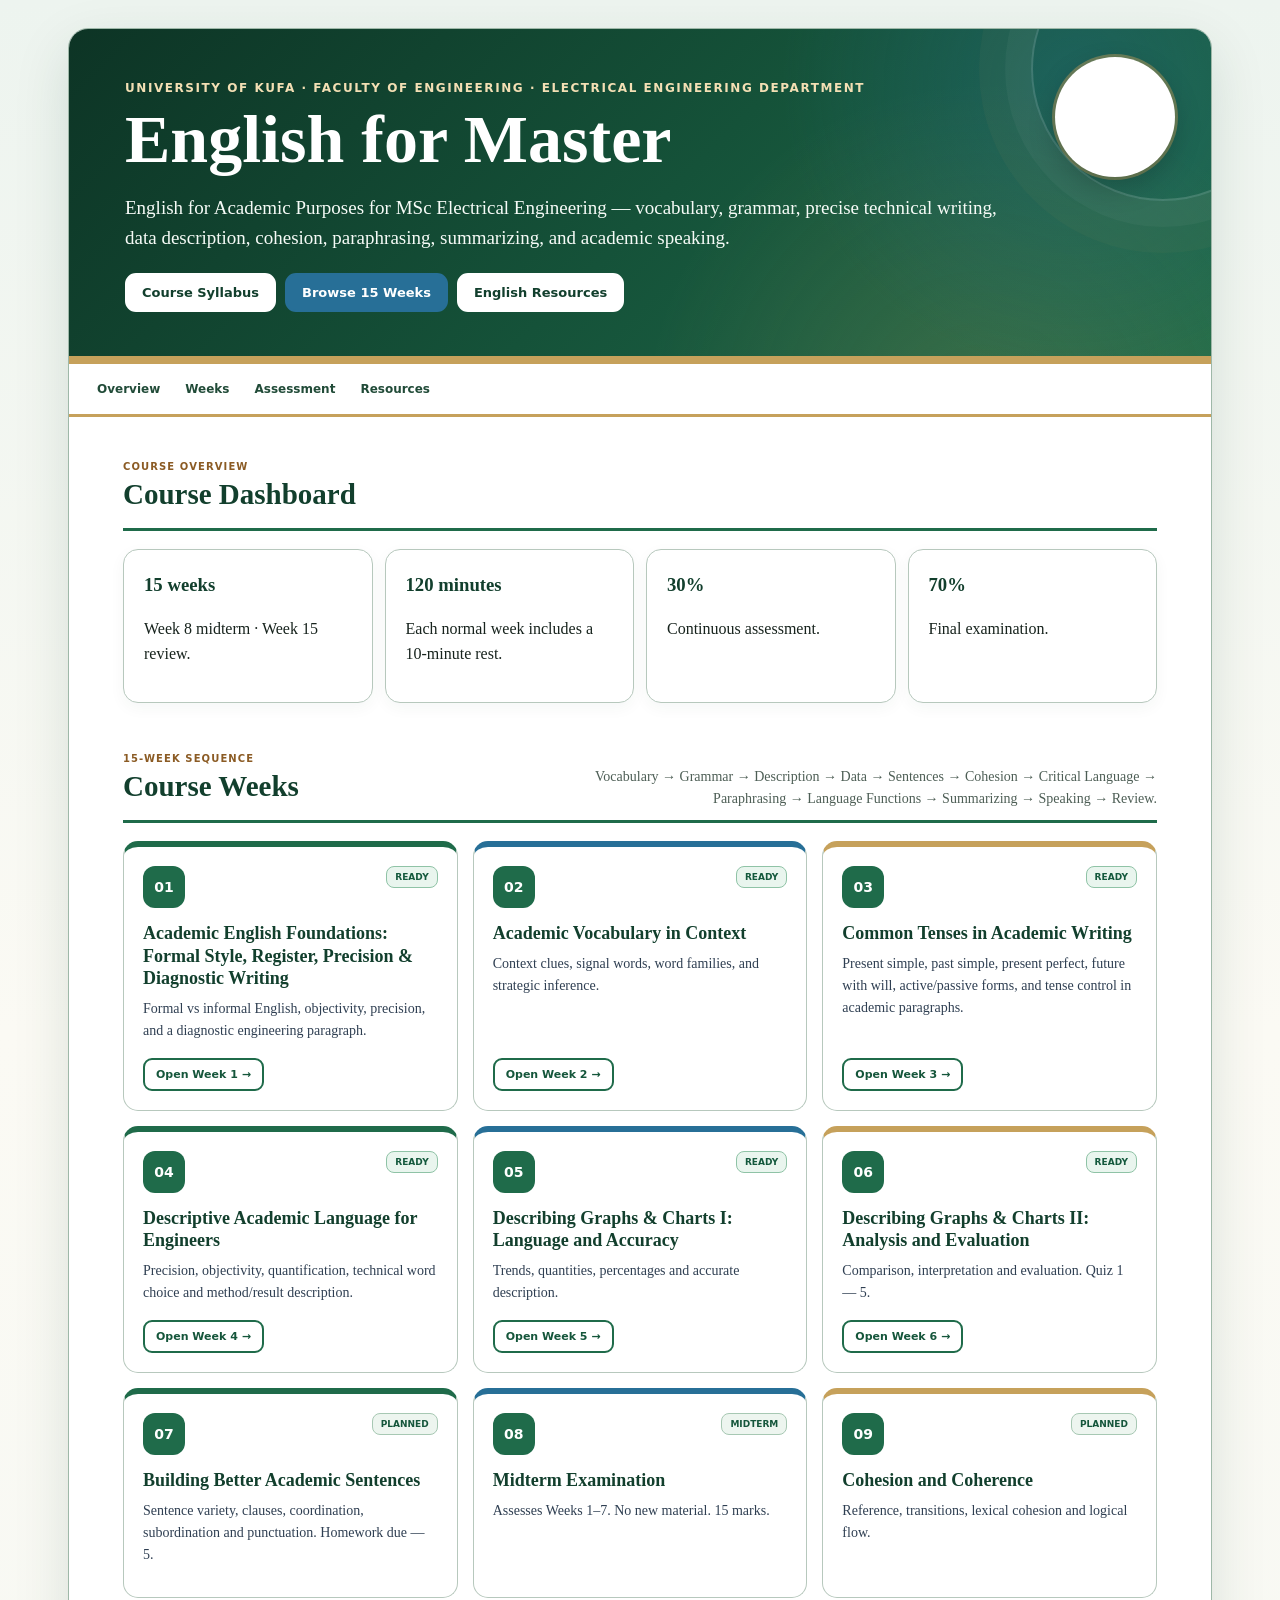
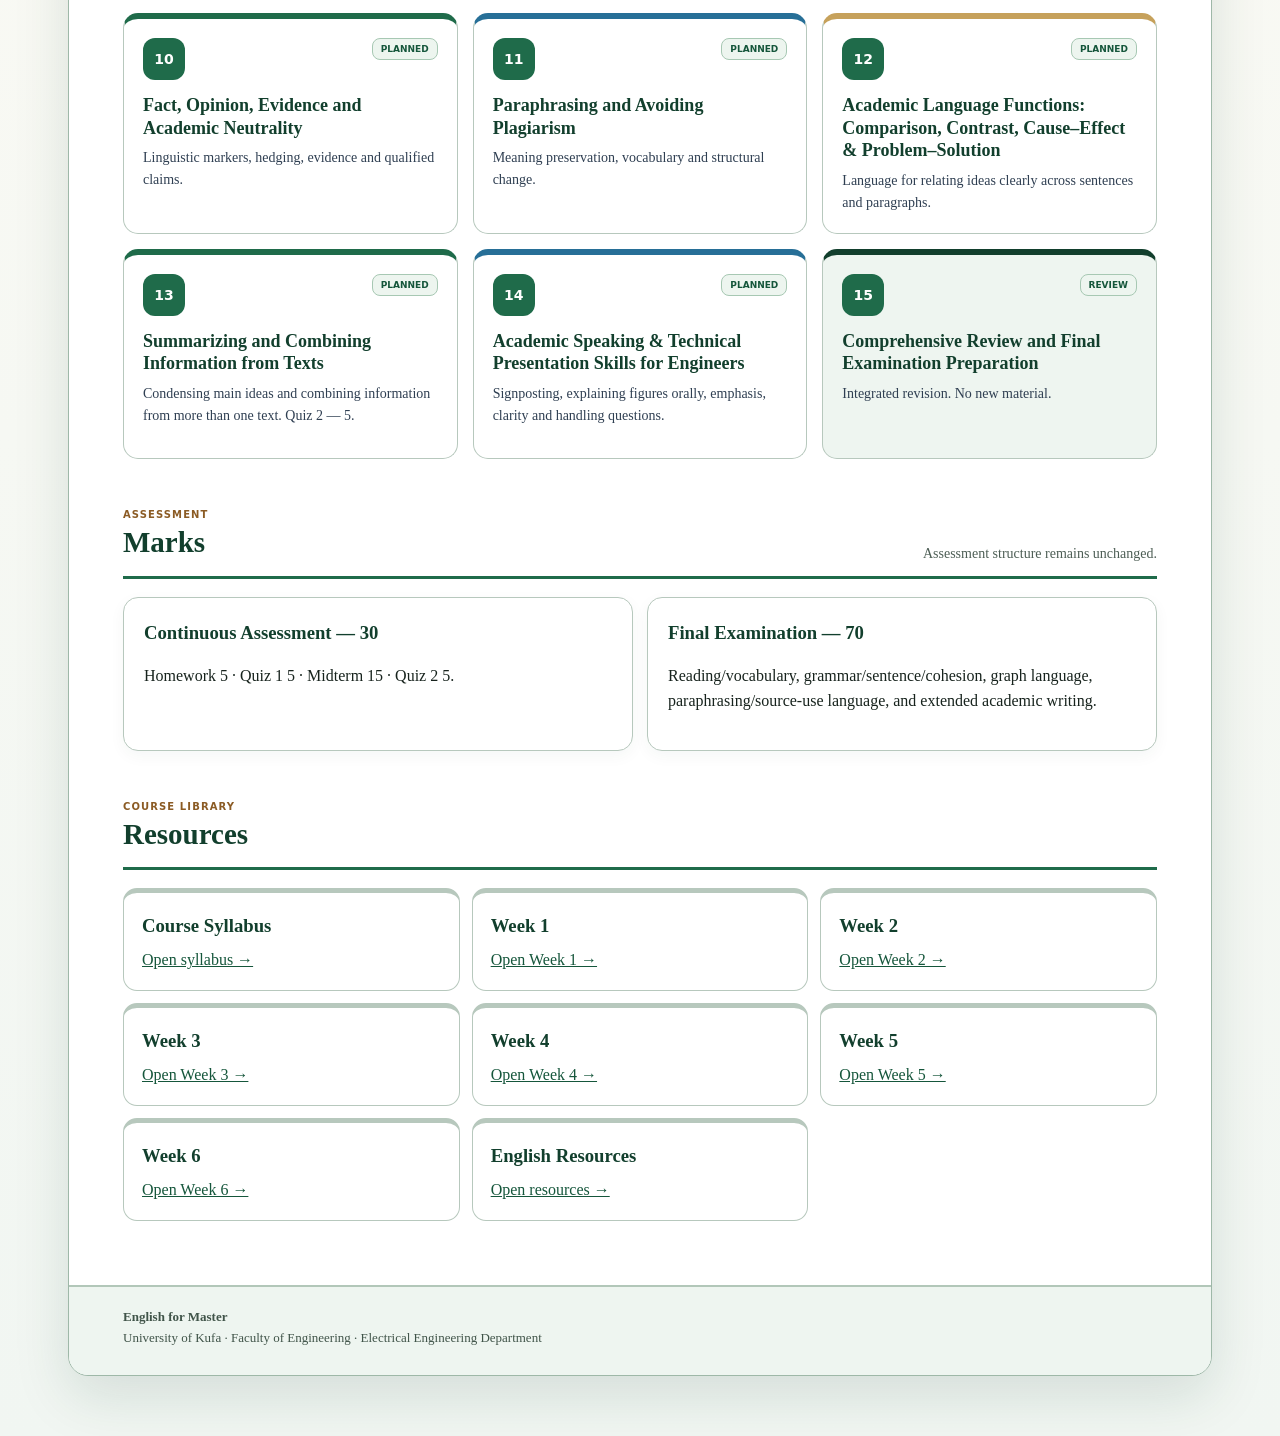
==== commit a5235509: "Add Week 6: Describing Graphs & Charts II (Analysis and Evaluation) Postgraduate Results/Discussion " ====
--- a/index.html
+++ b/index.html
@@ -1 +1 @@
-<!doctype html><html lang="en"><head><meta charset="utf-8"><meta name="viewport" content="width=device-width,initial-scale=1"><meta name="theme-color" content="#155239"><title>English for Master | University of Kufa</title><link rel="stylesheet" href="/style.css"><link rel="stylesheet" href="/kufa-theme.css"></head><body><div class="wrap"><div class="site"><header><div class="ey">University of Kufa · Faculty of Engineering · Electrical Engineering Department</div><h1 class="hero">English for Master</h1><p class="deck">English for Academic Purposes for MSc Electrical Engineering — vocabulary, grammar, precise technical writing, data description, cohesion, paraphrasing, summarizing, and academic speaking.</p><div class="actions"><a class="btn" href="/syllabus.html">Course Syllabus</a><a class="btn alt" href="#weeks">Browse 15 Weeks</a><a class="btn" href="/sources.html">English Resources</a></div></header><nav><a href="#overview">Overview</a><a href="#weeks">Weeks</a><a href="#assessment">Assessment</a><a href="#resources">Resources</a></nav><main><section id="overview"><div class="head"><div><span class="label">Course overview</span><h2>Course Dashboard</h2></div></div><div class="grid4"><div class="card"><h3>15 weeks</h3><p>Week 8 midterm · Week 15 review.</p></div><div class="card"><h3>120 minutes</h3><p>Each normal week includes a 10-minute rest.</p></div><div class="card"><h3>30%</h3><p>Continuous assessment.</p></div><div class="card"><h3>70%</h3><p>Final examination.</p></div></div></section><section id="weeks"><div class="head"><div><span class="label">15-week sequence</span><h2>Course Weeks</h2></div><p>Vocabulary → Grammar → Description → Data → Sentences → Cohesion → Critical Language → Paraphrasing → Language Functions → Summarizing → Speaking → Review.</p></div><div class="weeks"><div class="week"><div class="top"><span class="num">01</span><span class="status ready">Ready</span></div><h3>Academic English Foundations: Formal Style, Register, Precision & Diagnostic Writing</h3><p>Formal vs informal English, objectivity, precision, and a diagnostic engineering paragraph.</p><div class="foot"><a class="open" href="/week01.html">Open Week 1 →</a></div></div><div class="week"><div class="top"><span class="num">02</span><span class="status ready">Ready</span></div><h3>Academic Vocabulary in Context</h3><p>Context clues, signal words, word families, and strategic inference.</p><div class="foot"><a class="open" href="/week02.html">Open Week 2 →</a></div></div><div class="week"><div class="top"><span class="num">03</span><span class="status ready">Ready</span></div><h3>Common Tenses in Academic Writing</h3><p>Present simple, past simple, present perfect, future with will, active/passive forms, and tense control in academic paragraphs.</p><div class="foot"><a class="open" href="/week03.html">Open Week 3 →</a></div></div><div class="week"><div class="top"><span class="num">04</span><span class="status ready">Ready</span></div><h3>Descriptive Academic Language for Engineers</h3><p>Precision, objectivity, quantification, technical word choice and method/result description.</p><div class="foot"><a class="open" href="/week04.html">Open Week 4 →</a></div></div><div class="week"><div class="top"><span class="num">05</span><span class="status ready">Ready</span></div><h3>Describing Graphs & Charts I: Language and Accuracy</h3><p>Trends, quantities, percentages and accurate description.</p><div class="foot"><a class="open" href="/week05.html">Open Week 5 →</a></div></div><div class="week"><div class="top"><span class="num">06</span><span class="status">Planned</span></div><h3>Describing Graphs & Charts II: Analysis and Evaluation</h3><p>Comparison, interpretation and evaluation. Quiz 1 — 5.</p></div><div class="week"><div class="top"><span class="num">07</span><span class="status">Planned</span></div><h3>Building Better Academic Sentences</h3><p>Sentence variety, clauses, coordination, subordination and punctuation. Homework due — 5.</p></div><div class="week"><div class="top"><span class="num">08</span><span class="status">Midterm</span></div><h3>Midterm Examination</h3><p>Assesses Weeks 1–7. No new material. 15 marks.</p></div><div class="week"><div class="top"><span class="num">09</span><span class="status">Planned</span></div><h3>Cohesion and Coherence</h3><p>Reference, transitions, lexical cohesion and logical flow.</p></div><div class="week"><div class="top"><span class="num">10</span><span class="status">Planned</span></div><h3>Fact, Opinion, Evidence and Academic Neutrality</h3><p>Linguistic markers, hedging, evidence and qualified claims.</p></div><div class="week"><div class="top"><span class="num">11</span><span class="status">Planned</span></div><h3>Paraphrasing and Avoiding Plagiarism</h3><p>Meaning preservation, vocabulary and structural change.</p></div><div class="week"><div class="top"><span class="num">12</span><span class="status">Planned</span></div><h3>Academic Language Functions: Comparison, Contrast, Cause–Effect & Problem–Solution</h3><p>Language for relating ideas clearly across sentences and paragraphs.</p></div><div class="week"><div class="top"><span class="num">13</span><span class="status">Planned</span></div><h3>Summarizing and Combining Information from Texts</h3><p>Condensing main ideas and combining information from more than one text. Quiz 2 — 5.</p></div><div class="week"><div class="top"><span class="num">14</span><span class="status">Planned</span></div><h3>Academic Speaking & Technical Presentation Skills for Engineers</h3><p>Signposting, explaining figures orally, emphasis, clarity and handling questions.</p></div><div class="week review"><div class="top"><span class="num">15</span><span class="status">Review</span></div><h3>Comprehensive Review and Final Examination Preparation</h3><p>Integrated revision. No new material.</p></div></div></section><section id="assessment"><div class="head"><div><span class="label">Assessment</span><h2>Marks</h2></div><p>Assessment structure remains unchanged.</p></div><div class="grid"><div class="card"><h3>Continuous Assessment — 30</h3><p>Homework 5 · Quiz 1 5 · Midterm 15 · Quiz 2 5.</p></div><div class="card"><h3>Final Examination — 70</h3><p>Reading/vocabulary, grammar/sentence/cohesion, graph language, paraphrasing/source-use language, and extended academic writing.</p></div></div></section><section id="resources"><div class="head"><div><span class="label">Course library</span><h2>Resources</h2></div></div><div class="resources"><div class="resource"><h3>Course Syllabus</h3><a href="/syllabus.html">Open syllabus →</a></div><div class="resource"><h3>Week 1</h3><a href="/week01.html">Open Week 1 →</a></div><div class="resource"><h3>Week 2</h3><a href="/week02.html">Open Week 2 →</a></div><div class="resource"><h3>Week 3</h3><a href="/week03.html">Open Week 3 →</a></div><div class="resource"><h3>Week 4</h3><a href="/week04.html">Open Week 4 →</a></div><div class="resource"><h3>Week 5</h3><a href="/week05.html">Open Week 5 →</a></div><div class="resource"><h3>English Resources</h3><a href="/sources.html">Open resources →</a></div></div></section></main><footer><strong>English for Master</strong><br>University of Kufa · Faculty of Engineering · Electrical Engineering Department</footer></div></div></body></html>+<!doctype html><html lang="en"><head><meta charset="utf-8"><meta name="viewport" content="width=device-width,initial-scale=1"><meta name="theme-color" content="#155239"><title>English for Master | University of Kufa</title><link rel="stylesheet" href="/style.css"><link rel="stylesheet" href="/kufa-theme.css"></head><body><div class="wrap"><div class="site"><header><div class="ey">University of Kufa · Faculty of Engineering · Electrical Engineering Department</div><h1 class="hero">English for Master</h1><p class="deck">English for Academic Purposes for MSc Electrical Engineering — vocabulary, grammar, precise technical writing, data description, cohesion, paraphrasing, summarizing, and academic speaking.</p><div class="actions"><a class="btn" href="/syllabus.html">Course Syllabus</a><a class="btn alt" href="#weeks">Browse 15 Weeks</a><a class="btn" href="/sources.html">English Resources</a></div></header><nav><a href="#overview">Overview</a><a href="#weeks">Weeks</a><a href="#assessment">Assessment</a><a href="#resources">Resources</a></nav><main><section id="overview"><div class="head"><div><span class="label">Course overview</span><h2>Course Dashboard</h2></div></div><div class="grid4"><div class="card"><h3>15 weeks</h3><p>Week 8 midterm · Week 15 review.</p></div><div class="card"><h3>120 minutes</h3><p>Each normal week includes a 10-minute rest.</p></div><div class="card"><h3>30%</h3><p>Continuous assessment.</p></div><div class="card"><h3>70%</h3><p>Final examination.</p></div></div></section><section id="weeks"><div class="head"><div><span class="label">15-week sequence</span><h2>Course Weeks</h2></div><p>Vocabulary → Grammar → Description → Data → Sentences → Cohesion → Critical Language → Paraphrasing → Language Functions → Summarizing → Speaking → Review.</p></div><div class="weeks"><div class="week"><div class="top"><span class="num">01</span><span class="status ready">Ready</span></div><h3>Academic English Foundations: Formal Style, Register, Precision & Diagnostic Writing</h3><p>Formal vs informal English, objectivity, precision, and a diagnostic engineering paragraph.</p><div class="foot"><a class="open" href="/week01.html">Open Week 1 →</a></div></div><div class="week"><div class="top"><span class="num">02</span><span class="status ready">Ready</span></div><h3>Academic Vocabulary in Context</h3><p>Context clues, signal words, word families, and strategic inference.</p><div class="foot"><a class="open" href="/week02.html">Open Week 2 →</a></div></div><div class="week"><div class="top"><span class="num">03</span><span class="status ready">Ready</span></div><h3>Common Tenses in Academic Writing</h3><p>Present simple, past simple, present perfect, future with will, active/passive forms, and tense control in academic paragraphs.</p><div class="foot"><a class="open" href="/week03.html">Open Week 3 →</a></div></div><div class="week"><div class="top"><span class="num">04</span><span class="status ready">Ready</span></div><h3>Descriptive Academic Language for Engineers</h3><p>Precision, objectivity, quantification, technical word choice and method/result description.</p><div class="foot"><a class="open" href="/week04.html">Open Week 4 →</a></div></div><div class="week"><div class="top"><span class="num">05</span><span class="status ready">Ready</span></div><h3>Describing Graphs & Charts I: Language and Accuracy</h3><p>Trends, quantities, percentages and accurate description.</p><div class="foot"><a class="open" href="/week05.html">Open Week 5 →</a></div></div><div class="week"><div class="top"><span class="num">06</span><span class="status ready">Ready</span></div><h3>Describing Graphs & Charts II: Analysis and Evaluation</h3><p>Comparison, interpretation and evaluation. Quiz 1 — 5.</p><div class="foot"><a class="open" href="/week06.html">Open Week 6 →</a></div></div><div class="week"><div class="top"><span class="num">07</span><span class="status">Planned</span></div><h3>Building Better Academic Sentences</h3><p>Sentence variety, clauses, coordination, subordination and punctuation. Homework due — 5.</p></div><div class="week"><div class="top"><span class="num">08</span><span class="status">Midterm</span></div><h3>Midterm Examination</h3><p>Assesses Weeks 1–7. No new material. 15 marks.</p></div><div class="week"><div class="top"><span class="num">09</span><span class="status">Planned</span></div><h3>Cohesion and Coherence</h3><p>Reference, transitions, lexical cohesion and logical flow.</p></div><div class="week"><div class="top"><span class="num">10</span><span class="status">Planned</span></div><h3>Fact, Opinion, Evidence and Academic Neutrality</h3><p>Linguistic markers, hedging, evidence and qualified claims.</p></div><div class="week"><div class="top"><span class="num">11</span><span class="status">Planned</span></div><h3>Paraphrasing and Avoiding Plagiarism</h3><p>Meaning preservation, vocabulary and structural change.</p></div><div class="week"><div class="top"><span class="num">12</span><span class="status">Planned</span></div><h3>Academic Language Functions: Comparison, Contrast, Cause–Effect & Problem–Solution</h3><p>Language for relating ideas clearly across sentences and paragraphs.</p></div><div class="week"><div class="top"><span class="num">13</span><span class="status">Planned</span></div><h3>Summarizing and Combining Information from Texts</h3><p>Condensing main ideas and combining information from more than one text. Quiz 2 — 5.</p></div><div class="week"><div class="top"><span class="num">14</span><span class="status">Planned</span></div><h3>Academic Speaking & Technical Presentation Skills for Engineers</h3><p>Signposting, explaining figures orally, emphasis, clarity and handling questions.</p></div><div class="week review"><div class="top"><span class="num">15</span><span class="status">Review</span></div><h3>Comprehensive Review and Final Examination Preparation</h3><p>Integrated revision. No new material.</p></div></div></section><section id="assessment"><div class="head"><div><span class="label">Assessment</span><h2>Marks</h2></div><p>Assessment structure remains unchanged.</p></div><div class="grid"><div class="card"><h3>Continuous Assessment — 30</h3><p>Homework 5 · Quiz 1 5 · Midterm 15 · Quiz 2 5.</p></div><div class="card"><h3>Final Examination — 70</h3><p>Reading/vocabulary, grammar/sentence/cohesion, graph language, paraphrasing/source-use language, and extended academic writing.</p></div></div></section><section id="resources"><div class="head"><div><span class="label">Course library</span><h2>Resources</h2></div></div><div class="resources"><div class="resource"><h3>Course Syllabus</h3><a href="/syllabus.html">Open syllabus →</a></div><div class="resource"><h3>Week 1</h3><a href="/week01.html">Open Week 1 →</a></div><div class="resource"><h3>Week 2</h3><a href="/week02.html">Open Week 2 →</a></div><div class="resource"><h3>Week 3</h3><a href="/week03.html">Open Week 3 →</a></div><div class="resource"><h3>Week 4</h3><a href="/week04.html">Open Week 4 →</a></div><div class="resource"><h3>Week 5</h3><a href="/week05.html">Open Week 5 →</a></div><div class="resource"><h3>Week 6</h3><a href="/week06.html">Open Week 6 →</a></div><div class="resource"><h3>English Resources</h3><a href="/sources.html">Open resources →</a></div></div></section></main><footer><strong>English for Master</strong><br>University of Kufa · Faculty of Engineering · Electrical Engineering Department</footer></div></div></body></html>
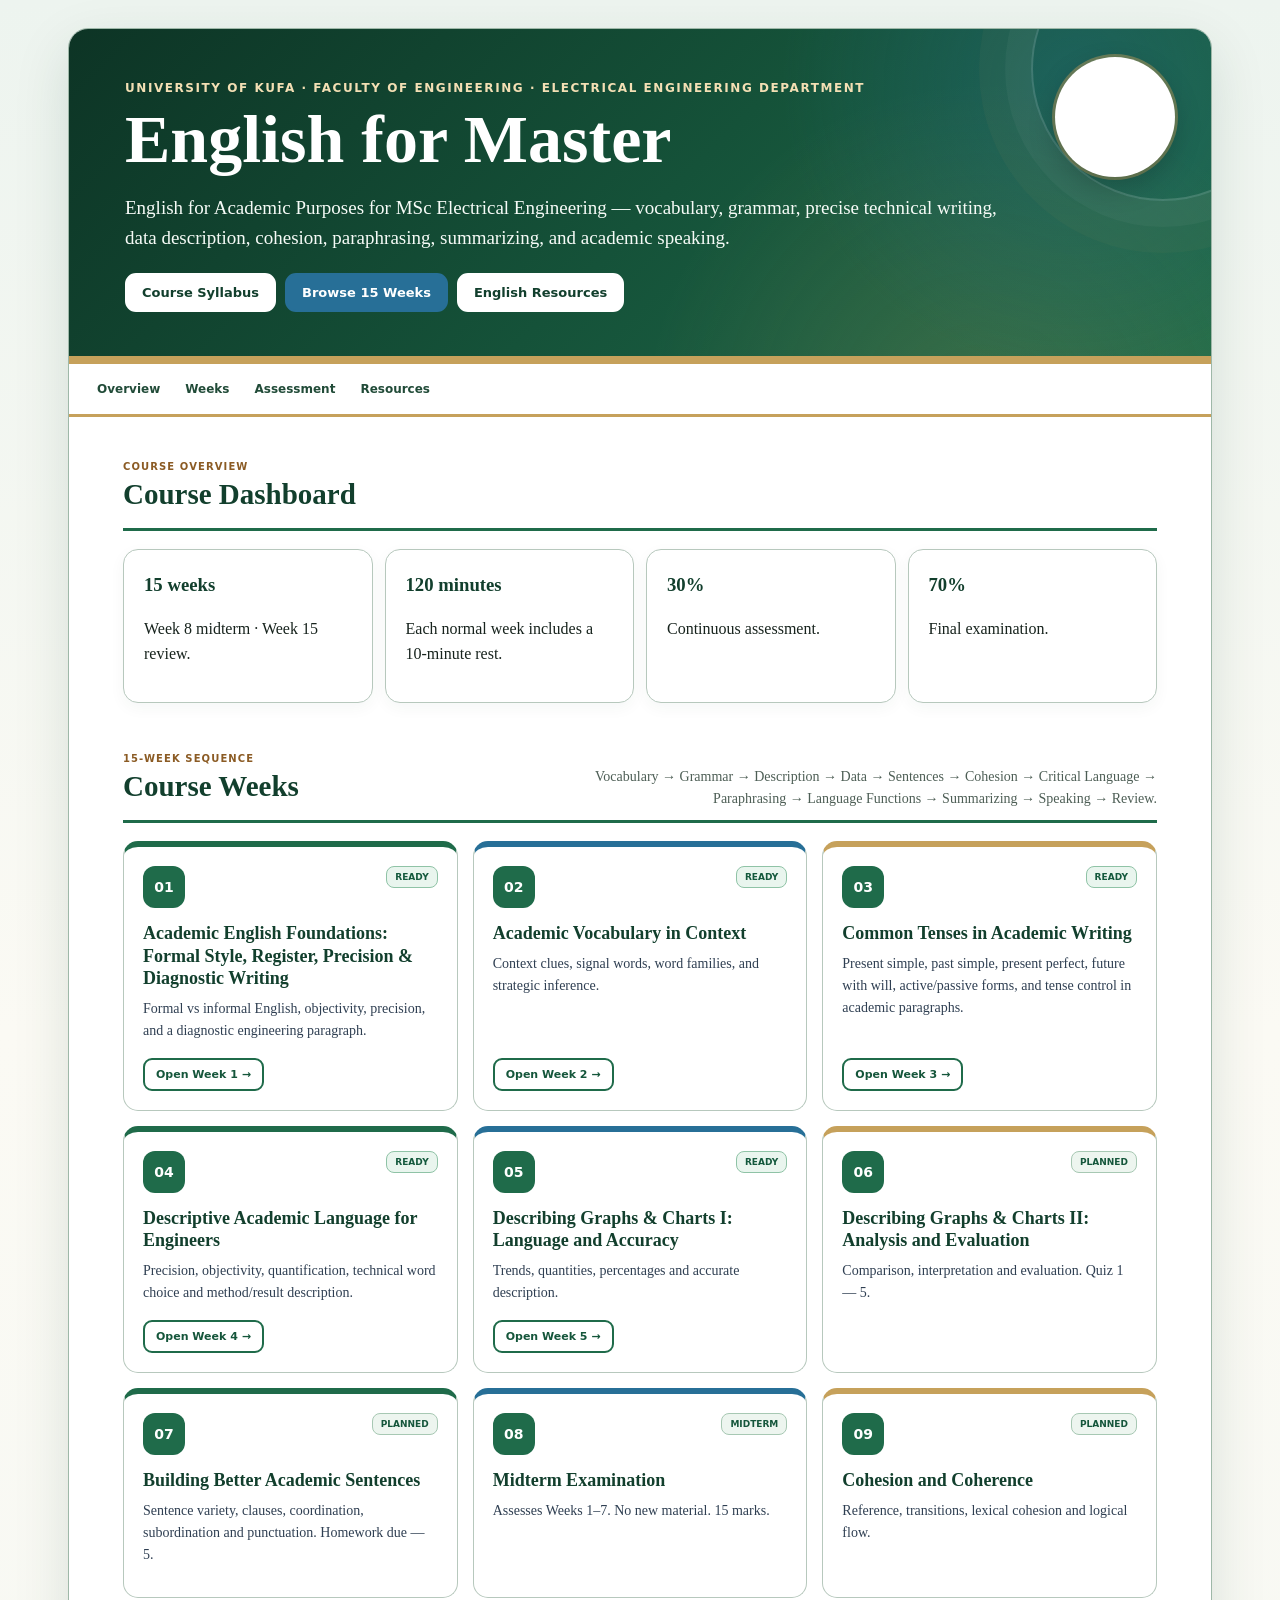
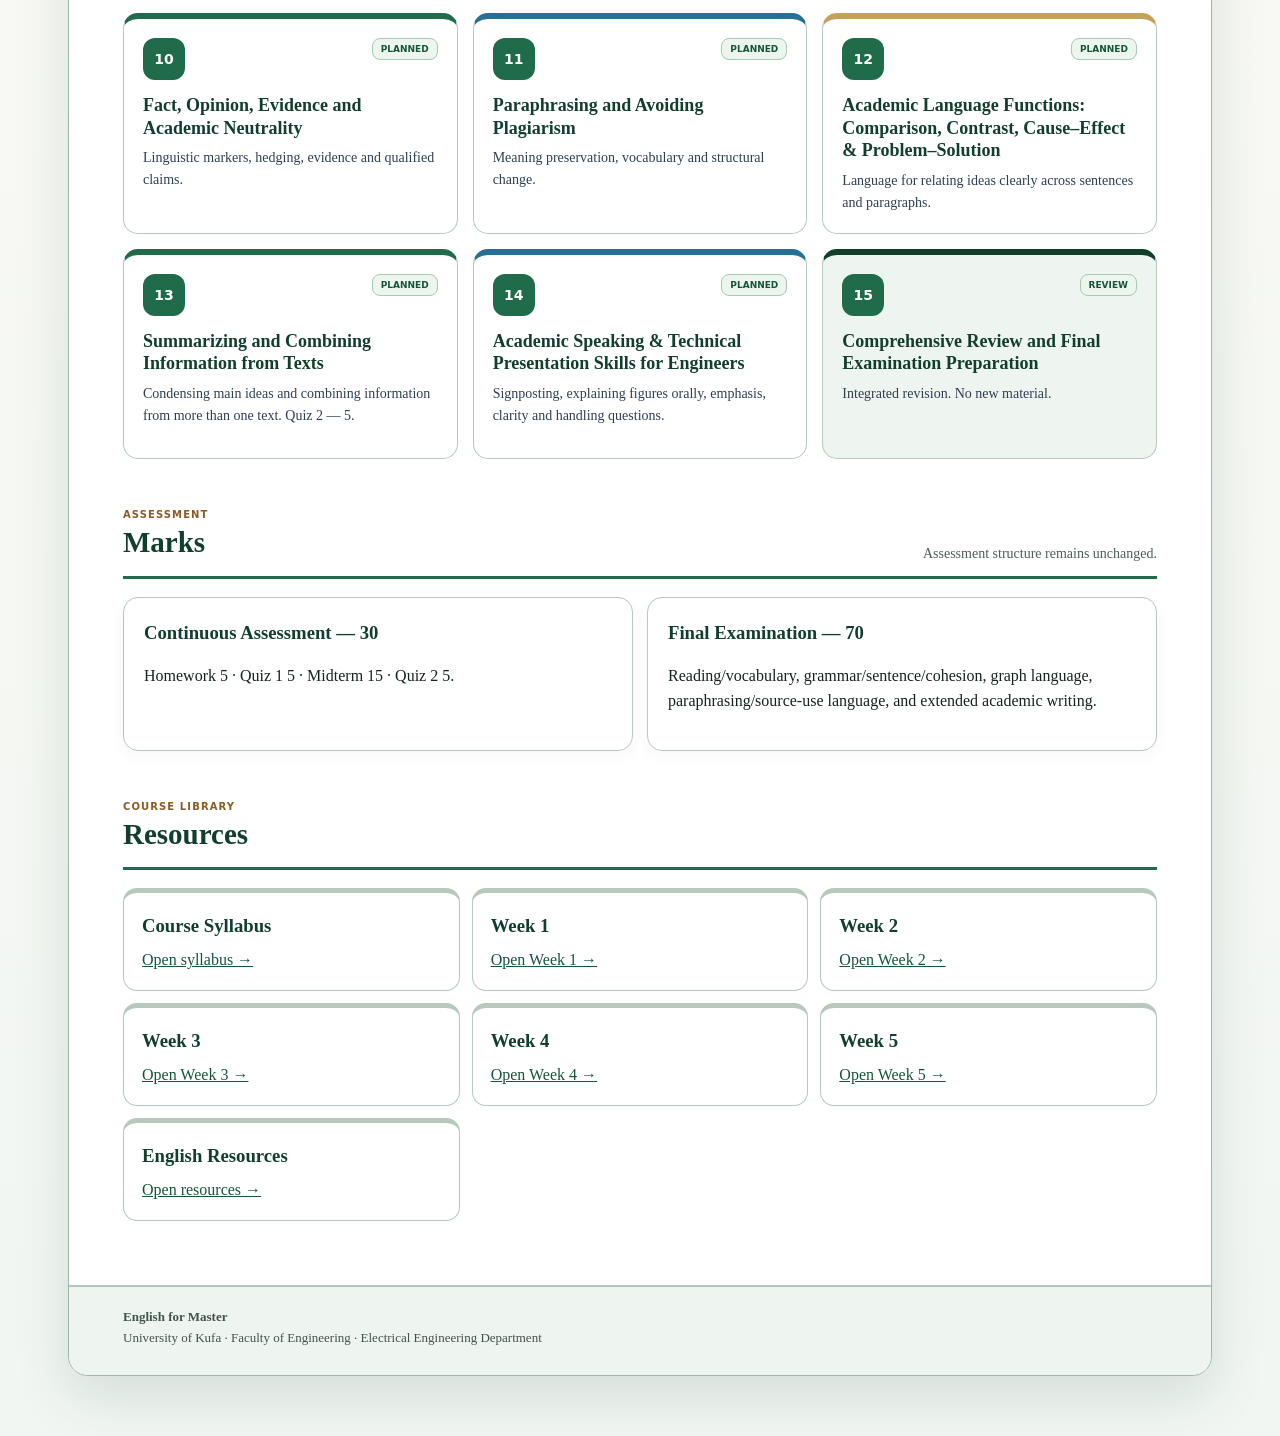
==== commit 08334ea1: "Revert "Add Week 6: Describing Graphs & Charts II (Analysis and Evaluation)" This reverts commit a52" ====
--- a/index.html
+++ b/index.html
@@ -1 +1 @@
-<!doctype html><html lang="en"><head><meta charset="utf-8"><meta name="viewport" content="width=device-width,initial-scale=1"><meta name="theme-color" content="#155239"><title>English for Master | University of Kufa</title><link rel="stylesheet" href="/style.css"><link rel="stylesheet" href="/kufa-theme.css"></head><body><div class="wrap"><div class="site"><header><div class="ey">University of Kufa · Faculty of Engineering · Electrical Engineering Department</div><h1 class="hero">English for Master</h1><p class="deck">English for Academic Purposes for MSc Electrical Engineering — vocabulary, grammar, precise technical writing, data description, cohesion, paraphrasing, summarizing, and academic speaking.</p><div class="actions"><a class="btn" href="/syllabus.html">Course Syllabus</a><a class="btn alt" href="#weeks">Browse 15 Weeks</a><a class="btn" href="/sources.html">English Resources</a></div></header><nav><a href="#overview">Overview</a><a href="#weeks">Weeks</a><a href="#assessment">Assessment</a><a href="#resources">Resources</a></nav><main><section id="overview"><div class="head"><div><span class="label">Course overview</span><h2>Course Dashboard</h2></div></div><div class="grid4"><div class="card"><h3>15 weeks</h3><p>Week 8 midterm · Week 15 review.</p></div><div class="card"><h3>120 minutes</h3><p>Each normal week includes a 10-minute rest.</p></div><div class="card"><h3>30%</h3><p>Continuous assessment.</p></div><div class="card"><h3>70%</h3><p>Final examination.</p></div></div></section><section id="weeks"><div class="head"><div><span class="label">15-week sequence</span><h2>Course Weeks</h2></div><p>Vocabulary → Grammar → Description → Data → Sentences → Cohesion → Critical Language → Paraphrasing → Language Functions → Summarizing → Speaking → Review.</p></div><div class="weeks"><div class="week"><div class="top"><span class="num">01</span><span class="status ready">Ready</span></div><h3>Academic English Foundations: Formal Style, Register, Precision & Diagnostic Writing</h3><p>Formal vs informal English, objectivity, precision, and a diagnostic engineering paragraph.</p><div class="foot"><a class="open" href="/week01.html">Open Week 1 →</a></div></div><div class="week"><div class="top"><span class="num">02</span><span class="status ready">Ready</span></div><h3>Academic Vocabulary in Context</h3><p>Context clues, signal words, word families, and strategic inference.</p><div class="foot"><a class="open" href="/week02.html">Open Week 2 →</a></div></div><div class="week"><div class="top"><span class="num">03</span><span class="status ready">Ready</span></div><h3>Common Tenses in Academic Writing</h3><p>Present simple, past simple, present perfect, future with will, active/passive forms, and tense control in academic paragraphs.</p><div class="foot"><a class="open" href="/week03.html">Open Week 3 →</a></div></div><div class="week"><div class="top"><span class="num">04</span><span class="status ready">Ready</span></div><h3>Descriptive Academic Language for Engineers</h3><p>Precision, objectivity, quantification, technical word choice and method/result description.</p><div class="foot"><a class="open" href="/week04.html">Open Week 4 →</a></div></div><div class="week"><div class="top"><span class="num">05</span><span class="status ready">Ready</span></div><h3>Describing Graphs & Charts I: Language and Accuracy</h3><p>Trends, quantities, percentages and accurate description.</p><div class="foot"><a class="open" href="/week05.html">Open Week 5 →</a></div></div><div class="week"><div class="top"><span class="num">06</span><span class="status ready">Ready</span></div><h3>Describing Graphs & Charts II: Analysis and Evaluation</h3><p>Comparison, interpretation and evaluation. Quiz 1 — 5.</p><div class="foot"><a class="open" href="/week06.html">Open Week 6 →</a></div></div><div class="week"><div class="top"><span class="num">07</span><span class="status">Planned</span></div><h3>Building Better Academic Sentences</h3><p>Sentence variety, clauses, coordination, subordination and punctuation. Homework due — 5.</p></div><div class="week"><div class="top"><span class="num">08</span><span class="status">Midterm</span></div><h3>Midterm Examination</h3><p>Assesses Weeks 1–7. No new material. 15 marks.</p></div><div class="week"><div class="top"><span class="num">09</span><span class="status">Planned</span></div><h3>Cohesion and Coherence</h3><p>Reference, transitions, lexical cohesion and logical flow.</p></div><div class="week"><div class="top"><span class="num">10</span><span class="status">Planned</span></div><h3>Fact, Opinion, Evidence and Academic Neutrality</h3><p>Linguistic markers, hedging, evidence and qualified claims.</p></div><div class="week"><div class="top"><span class="num">11</span><span class="status">Planned</span></div><h3>Paraphrasing and Avoiding Plagiarism</h3><p>Meaning preservation, vocabulary and structural change.</p></div><div class="week"><div class="top"><span class="num">12</span><span class="status">Planned</span></div><h3>Academic Language Functions: Comparison, Contrast, Cause–Effect & Problem–Solution</h3><p>Language for relating ideas clearly across sentences and paragraphs.</p></div><div class="week"><div class="top"><span class="num">13</span><span class="status">Planned</span></div><h3>Summarizing and Combining Information from Texts</h3><p>Condensing main ideas and combining information from more than one text. Quiz 2 — 5.</p></div><div class="week"><div class="top"><span class="num">14</span><span class="status">Planned</span></div><h3>Academic Speaking & Technical Presentation Skills for Engineers</h3><p>Signposting, explaining figures orally, emphasis, clarity and handling questions.</p></div><div class="week review"><div class="top"><span class="num">15</span><span class="status">Review</span></div><h3>Comprehensive Review and Final Examination Preparation</h3><p>Integrated revision. No new material.</p></div></div></section><section id="assessment"><div class="head"><div><span class="label">Assessment</span><h2>Marks</h2></div><p>Assessment structure remains unchanged.</p></div><div class="grid"><div class="card"><h3>Continuous Assessment — 30</h3><p>Homework 5 · Quiz 1 5 · Midterm 15 · Quiz 2 5.</p></div><div class="card"><h3>Final Examination — 70</h3><p>Reading/vocabulary, grammar/sentence/cohesion, graph language, paraphrasing/source-use language, and extended academic writing.</p></div></div></section><section id="resources"><div class="head"><div><span class="label">Course library</span><h2>Resources</h2></div></div><div class="resources"><div class="resource"><h3>Course Syllabus</h3><a href="/syllabus.html">Open syllabus →</a></div><div class="resource"><h3>Week 1</h3><a href="/week01.html">Open Week 1 →</a></div><div class="resource"><h3>Week 2</h3><a href="/week02.html">Open Week 2 →</a></div><div class="resource"><h3>Week 3</h3><a href="/week03.html">Open Week 3 →</a></div><div class="resource"><h3>Week 4</h3><a href="/week04.html">Open Week 4 →</a></div><div class="resource"><h3>Week 5</h3><a href="/week05.html">Open Week 5 →</a></div><div class="resource"><h3>Week 6</h3><a href="/week06.html">Open Week 6 →</a></div><div class="resource"><h3>English Resources</h3><a href="/sources.html">Open resources →</a></div></div></section></main><footer><strong>English for Master</strong><br>University of Kufa · Faculty of Engineering · Electrical Engineering Department</footer></div></div></body></html>+<!doctype html><html lang="en"><head><meta charset="utf-8"><meta name="viewport" content="width=device-width,initial-scale=1"><meta name="theme-color" content="#155239"><title>English for Master | University of Kufa</title><link rel="stylesheet" href="/style.css"><link rel="stylesheet" href="/kufa-theme.css"></head><body><div class="wrap"><div class="site"><header><div class="ey">University of Kufa · Faculty of Engineering · Electrical Engineering Department</div><h1 class="hero">English for Master</h1><p class="deck">English for Academic Purposes for MSc Electrical Engineering — vocabulary, grammar, precise technical writing, data description, cohesion, paraphrasing, summarizing, and academic speaking.</p><div class="actions"><a class="btn" href="/syllabus.html">Course Syllabus</a><a class="btn alt" href="#weeks">Browse 15 Weeks</a><a class="btn" href="/sources.html">English Resources</a></div></header><nav><a href="#overview">Overview</a><a href="#weeks">Weeks</a><a href="#assessment">Assessment</a><a href="#resources">Resources</a></nav><main><section id="overview"><div class="head"><div><span class="label">Course overview</span><h2>Course Dashboard</h2></div></div><div class="grid4"><div class="card"><h3>15 weeks</h3><p>Week 8 midterm · Week 15 review.</p></div><div class="card"><h3>120 minutes</h3><p>Each normal week includes a 10-minute rest.</p></div><div class="card"><h3>30%</h3><p>Continuous assessment.</p></div><div class="card"><h3>70%</h3><p>Final examination.</p></div></div></section><section id="weeks"><div class="head"><div><span class="label">15-week sequence</span><h2>Course Weeks</h2></div><p>Vocabulary → Grammar → Description → Data → Sentences → Cohesion → Critical Language → Paraphrasing → Language Functions → Summarizing → Speaking → Review.</p></div><div class="weeks"><div class="week"><div class="top"><span class="num">01</span><span class="status ready">Ready</span></div><h3>Academic English Foundations: Formal Style, Register, Precision & Diagnostic Writing</h3><p>Formal vs informal English, objectivity, precision, and a diagnostic engineering paragraph.</p><div class="foot"><a class="open" href="/week01.html">Open Week 1 →</a></div></div><div class="week"><div class="top"><span class="num">02</span><span class="status ready">Ready</span></div><h3>Academic Vocabulary in Context</h3><p>Context clues, signal words, word families, and strategic inference.</p><div class="foot"><a class="open" href="/week02.html">Open Week 2 →</a></div></div><div class="week"><div class="top"><span class="num">03</span><span class="status ready">Ready</span></div><h3>Common Tenses in Academic Writing</h3><p>Present simple, past simple, present perfect, future with will, active/passive forms, and tense control in academic paragraphs.</p><div class="foot"><a class="open" href="/week03.html">Open Week 3 →</a></div></div><div class="week"><div class="top"><span class="num">04</span><span class="status ready">Ready</span></div><h3>Descriptive Academic Language for Engineers</h3><p>Precision, objectivity, quantification, technical word choice and method/result description.</p><div class="foot"><a class="open" href="/week04.html">Open Week 4 →</a></div></div><div class="week"><div class="top"><span class="num">05</span><span class="status ready">Ready</span></div><h3>Describing Graphs & Charts I: Language and Accuracy</h3><p>Trends, quantities, percentages and accurate description.</p><div class="foot"><a class="open" href="/week05.html">Open Week 5 →</a></div></div><div class="week"><div class="top"><span class="num">06</span><span class="status">Planned</span></div><h3>Describing Graphs & Charts II: Analysis and Evaluation</h3><p>Comparison, interpretation and evaluation. Quiz 1 — 5.</p></div><div class="week"><div class="top"><span class="num">07</span><span class="status">Planned</span></div><h3>Building Better Academic Sentences</h3><p>Sentence variety, clauses, coordination, subordination and punctuation. Homework due — 5.</p></div><div class="week"><div class="top"><span class="num">08</span><span class="status">Midterm</span></div><h3>Midterm Examination</h3><p>Assesses Weeks 1–7. No new material. 15 marks.</p></div><div class="week"><div class="top"><span class="num">09</span><span class="status">Planned</span></div><h3>Cohesion and Coherence</h3><p>Reference, transitions, lexical cohesion and logical flow.</p></div><div class="week"><div class="top"><span class="num">10</span><span class="status">Planned</span></div><h3>Fact, Opinion, Evidence and Academic Neutrality</h3><p>Linguistic markers, hedging, evidence and qualified claims.</p></div><div class="week"><div class="top"><span class="num">11</span><span class="status">Planned</span></div><h3>Paraphrasing and Avoiding Plagiarism</h3><p>Meaning preservation, vocabulary and structural change.</p></div><div class="week"><div class="top"><span class="num">12</span><span class="status">Planned</span></div><h3>Academic Language Functions: Comparison, Contrast, Cause–Effect & Problem–Solution</h3><p>Language for relating ideas clearly across sentences and paragraphs.</p></div><div class="week"><div class="top"><span class="num">13</span><span class="status">Planned</span></div><h3>Summarizing and Combining Information from Texts</h3><p>Condensing main ideas and combining information from more than one text. Quiz 2 — 5.</p></div><div class="week"><div class="top"><span class="num">14</span><span class="status">Planned</span></div><h3>Academic Speaking & Technical Presentation Skills for Engineers</h3><p>Signposting, explaining figures orally, emphasis, clarity and handling questions.</p></div><div class="week review"><div class="top"><span class="num">15</span><span class="status">Review</span></div><h3>Comprehensive Review and Final Examination Preparation</h3><p>Integrated revision. No new material.</p></div></div></section><section id="assessment"><div class="head"><div><span class="label">Assessment</span><h2>Marks</h2></div><p>Assessment structure remains unchanged.</p></div><div class="grid"><div class="card"><h3>Continuous Assessment — 30</h3><p>Homework 5 · Quiz 1 5 · Midterm 15 · Quiz 2 5.</p></div><div class="card"><h3>Final Examination — 70</h3><p>Reading/vocabulary, grammar/sentence/cohesion, graph language, paraphrasing/source-use language, and extended academic writing.</p></div></div></section><section id="resources"><div class="head"><div><span class="label">Course library</span><h2>Resources</h2></div></div><div class="resources"><div class="resource"><h3>Course Syllabus</h3><a href="/syllabus.html">Open syllabus →</a></div><div class="resource"><h3>Week 1</h3><a href="/week01.html">Open Week 1 →</a></div><div class="resource"><h3>Week 2</h3><a href="/week02.html">Open Week 2 →</a></div><div class="resource"><h3>Week 3</h3><a href="/week03.html">Open Week 3 →</a></div><div class="resource"><h3>Week 4</h3><a href="/week04.html">Open Week 4 →</a></div><div class="resource"><h3>Week 5</h3><a href="/week05.html">Open Week 5 →</a></div><div class="resource"><h3>English Resources</h3><a href="/sources.html">Open resources →</a></div></div></section></main><footer><strong>English for Master</strong><br>University of Kufa · Faculty of Engineering · Electrical Engineering Department</footer></div></div></body></html>
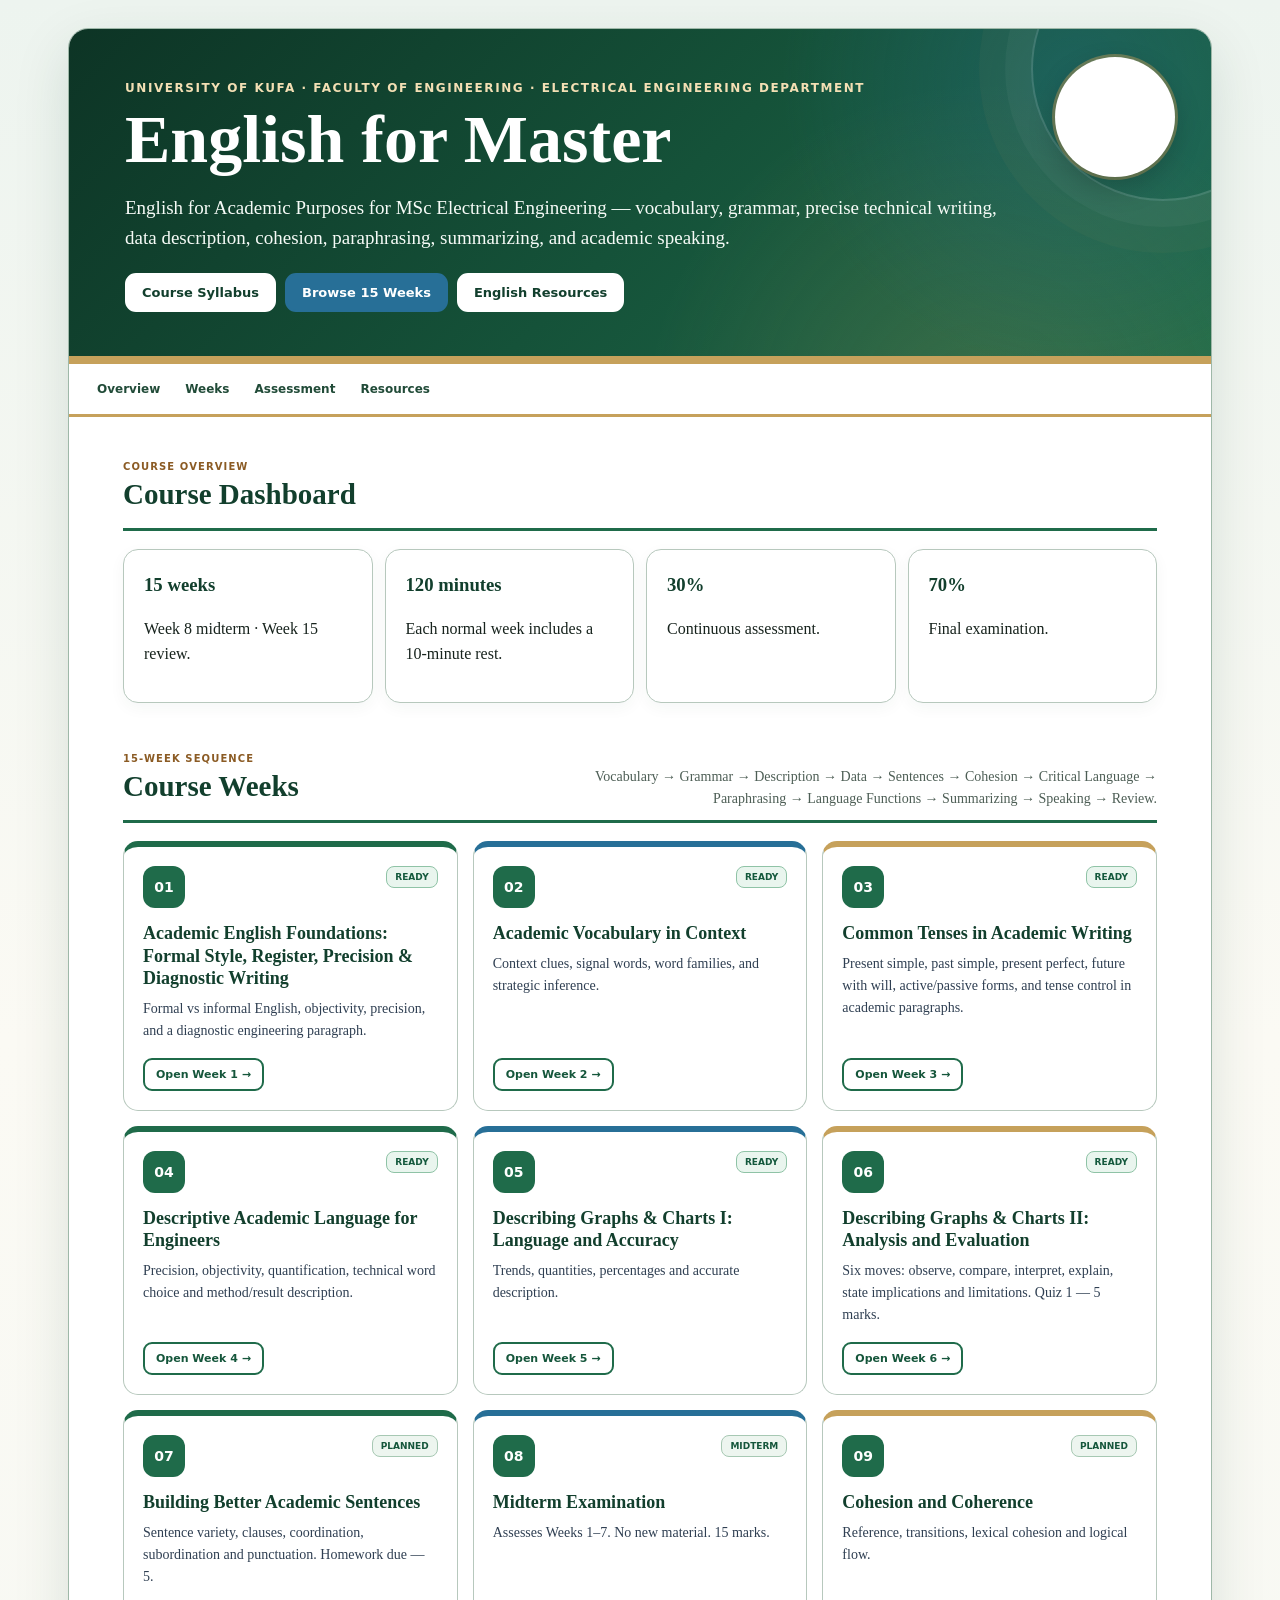
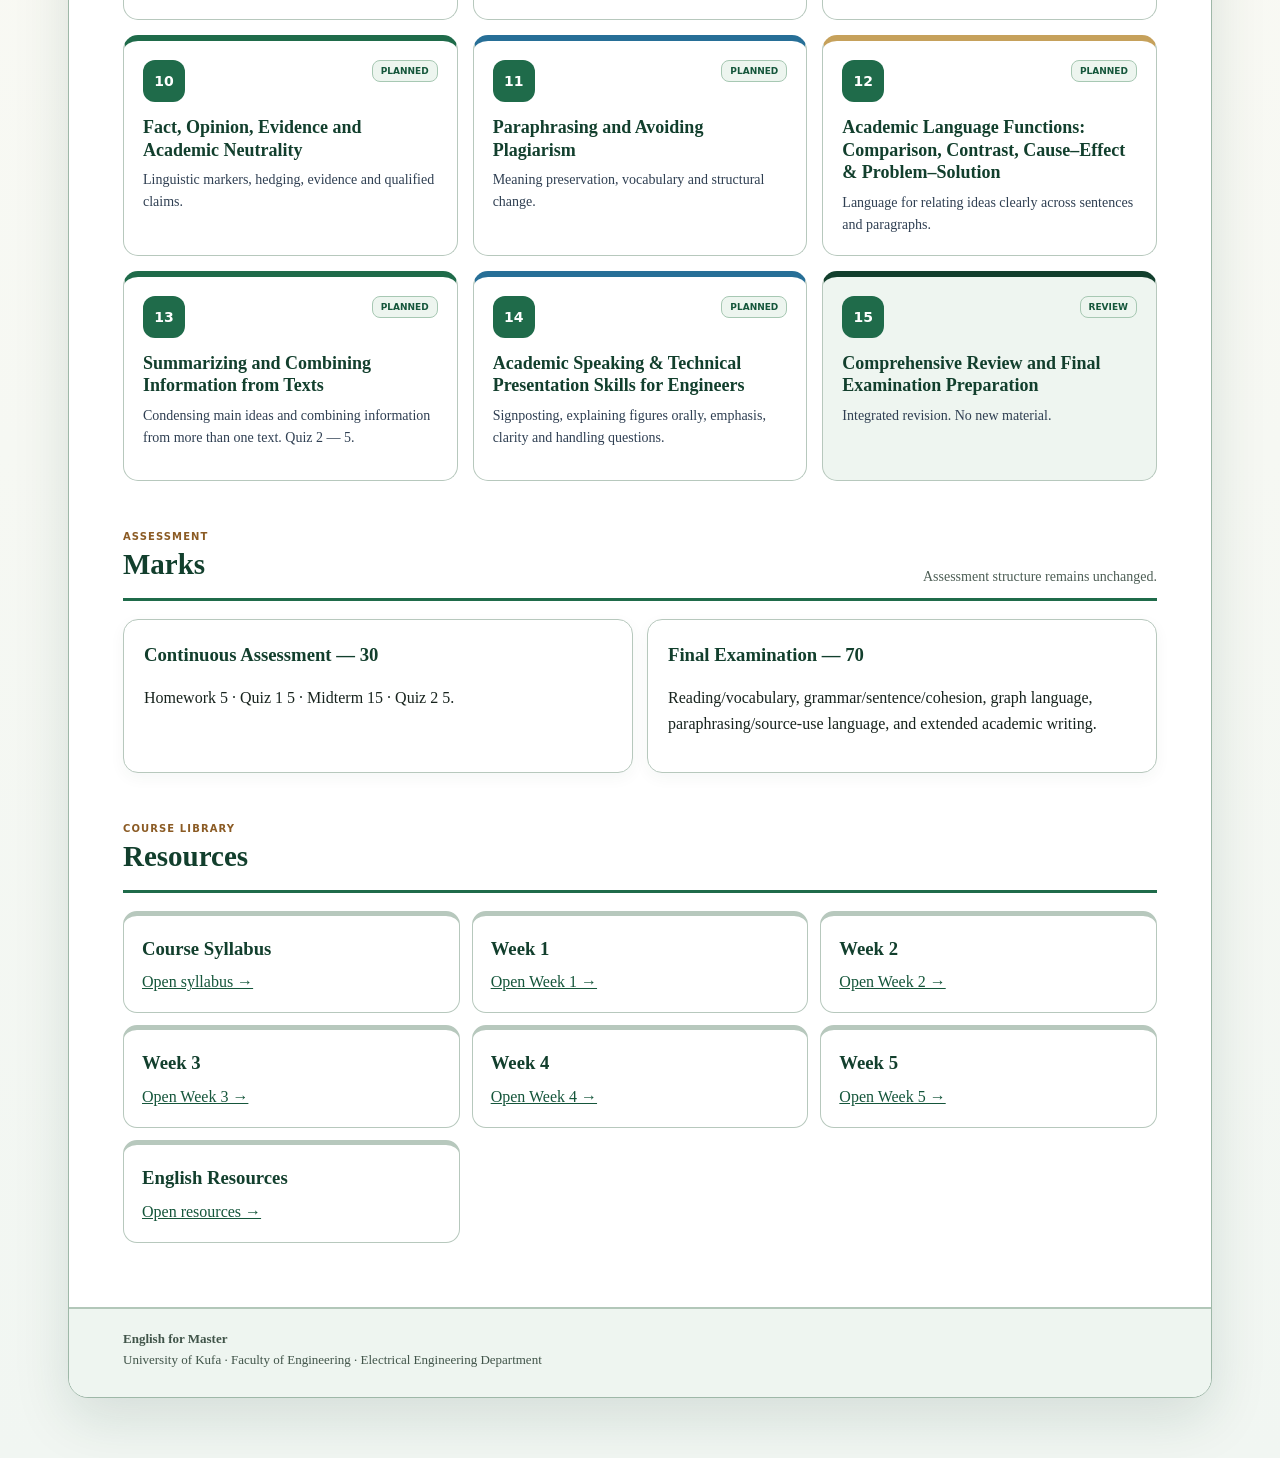
==== commit 0536df34: "Add live Week 6 lecture link to course home page" ====
--- a/index.html
+++ b/index.html
@@ -1 +1 @@
-<!doctype html><html lang="en"><head><meta charset="utf-8"><meta name="viewport" content="width=device-width,initial-scale=1"><meta name="theme-color" content="#155239"><title>English for Master | University of Kufa</title><link rel="stylesheet" href="/style.css"><link rel="stylesheet" href="/kufa-theme.css"></head><body><div class="wrap"><div class="site"><header><div class="ey">University of Kufa · Faculty of Engineering · Electrical Engineering Department</div><h1 class="hero">English for Master</h1><p class="deck">English for Academic Purposes for MSc Electrical Engineering — vocabulary, grammar, precise technical writing, data description, cohesion, paraphrasing, summarizing, and academic speaking.</p><div class="actions"><a class="btn" href="/syllabus.html">Course Syllabus</a><a class="btn alt" href="#weeks">Browse 15 Weeks</a><a class="btn" href="/sources.html">English Resources</a></div></header><nav><a href="#overview">Overview</a><a href="#weeks">Weeks</a><a href="#assessment">Assessment</a><a href="#resources">Resources</a></nav><main><section id="overview"><div class="head"><div><span class="label">Course overview</span><h2>Course Dashboard</h2></div></div><div class="grid4"><div class="card"><h3>15 weeks</h3><p>Week 8 midterm · Week 15 review.</p></div><div class="card"><h3>120 minutes</h3><p>Each normal week includes a 10-minute rest.</p></div><div class="card"><h3>30%</h3><p>Continuous assessment.</p></div><div class="card"><h3>70%</h3><p>Final examination.</p></div></div></section><section id="weeks"><div class="head"><div><span class="label">15-week sequence</span><h2>Course Weeks</h2></div><p>Vocabulary → Grammar → Description → Data → Sentences → Cohesion → Critical Language → Paraphrasing → Language Functions → Summarizing → Speaking → Review.</p></div><div class="weeks"><div class="week"><div class="top"><span class="num">01</span><span class="status ready">Ready</span></div><h3>Academic English Foundations: Formal Style, Register, Precision & Diagnostic Writing</h3><p>Formal vs informal English, objectivity, precision, and a diagnostic engineering paragraph.</p><div class="foot"><a class="open" href="/week01.html">Open Week 1 →</a></div></div><div class="week"><div class="top"><span class="num">02</span><span class="status ready">Ready</span></div><h3>Academic Vocabulary in Context</h3><p>Context clues, signal words, word families, and strategic inference.</p><div class="foot"><a class="open" href="/week02.html">Open Week 2 →</a></div></div><div class="week"><div class="top"><span class="num">03</span><span class="status ready">Ready</span></div><h3>Common Tenses in Academic Writing</h3><p>Present simple, past simple, present perfect, future with will, active/passive forms, and tense control in academic paragraphs.</p><div class="foot"><a class="open" href="/week03.html">Open Week 3 →</a></div></div><div class="week"><div class="top"><span class="num">04</span><span class="status ready">Ready</span></div><h3>Descriptive Academic Language for Engineers</h3><p>Precision, objectivity, quantification, technical word choice and method/result description.</p><div class="foot"><a class="open" href="/week04.html">Open Week 4 →</a></div></div><div class="week"><div class="top"><span class="num">05</span><span class="status ready">Ready</span></div><h3>Describing Graphs & Charts I: Language and Accuracy</h3><p>Trends, quantities, percentages and accurate description.</p><div class="foot"><a class="open" href="/week05.html">Open Week 5 →</a></div></div><div class="week"><div class="top"><span class="num">06</span><span class="status">Planned</span></div><h3>Describing Graphs & Charts II: Analysis and Evaluation</h3><p>Comparison, interpretation and evaluation. Quiz 1 — 5.</p></div><div class="week"><div class="top"><span class="num">07</span><span class="status">Planned</span></div><h3>Building Better Academic Sentences</h3><p>Sentence variety, clauses, coordination, subordination and punctuation. Homework due — 5.</p></div><div class="week"><div class="top"><span class="num">08</span><span class="status">Midterm</span></div><h3>Midterm Examination</h3><p>Assesses Weeks 1–7. No new material. 15 marks.</p></div><div class="week"><div class="top"><span class="num">09</span><span class="status">Planned</span></div><h3>Cohesion and Coherence</h3><p>Reference, transitions, lexical cohesion and logical flow.</p></div><div class="week"><div class="top"><span class="num">10</span><span class="status">Planned</span></div><h3>Fact, Opinion, Evidence and Academic Neutrality</h3><p>Linguistic markers, hedging, evidence and qualified claims.</p></div><div class="week"><div class="top"><span class="num">11</span><span class="status">Planned</span></div><h3>Paraphrasing and Avoiding Plagiarism</h3><p>Meaning preservation, vocabulary and structural change.</p></div><div class="week"><div class="top"><span class="num">12</span><span class="status">Planned</span></div><h3>Academic Language Functions: Comparison, Contrast, Cause–Effect & Problem–Solution</h3><p>Language for relating ideas clearly across sentences and paragraphs.</p></div><div class="week"><div class="top"><span class="num">13</span><span class="status">Planned</span></div><h3>Summarizing and Combining Information from Texts</h3><p>Condensing main ideas and combining information from more than one text. Quiz 2 — 5.</p></div><div class="week"><div class="top"><span class="num">14</span><span class="status">Planned</span></div><h3>Academic Speaking & Technical Presentation Skills for Engineers</h3><p>Signposting, explaining figures orally, emphasis, clarity and handling questions.</p></div><div class="week review"><div class="top"><span class="num">15</span><span class="status">Review</span></div><h3>Comprehensive Review and Final Examination Preparation</h3><p>Integrated revision. No new material.</p></div></div></section><section id="assessment"><div class="head"><div><span class="label">Assessment</span><h2>Marks</h2></div><p>Assessment structure remains unchanged.</p></div><div class="grid"><div class="card"><h3>Continuous Assessment — 30</h3><p>Homework 5 · Quiz 1 5 · Midterm 15 · Quiz 2 5.</p></div><div class="card"><h3>Final Examination — 70</h3><p>Reading/vocabulary, grammar/sentence/cohesion, graph language, paraphrasing/source-use language, and extended academic writing.</p></div></div></section><section id="resources"><div class="head"><div><span class="label">Course library</span><h2>Resources</h2></div></div><div class="resources"><div class="resource"><h3>Course Syllabus</h3><a href="/syllabus.html">Open syllabus →</a></div><div class="resource"><h3>Week 1</h3><a href="/week01.html">Open Week 1 →</a></div><div class="resource"><h3>Week 2</h3><a href="/week02.html">Open Week 2 →</a></div><div class="resource"><h3>Week 3</h3><a href="/week03.html">Open Week 3 →</a></div><div class="resource"><h3>Week 4</h3><a href="/week04.html">Open Week 4 →</a></div><div class="resource"><h3>Week 5</h3><a href="/week05.html">Open Week 5 →</a></div><div class="resource"><h3>English Resources</h3><a href="/sources.html">Open resources →</a></div></div></section></main><footer><strong>English for Master</strong><br>University of Kufa · Faculty of Engineering · Electrical Engineering Department</footer></div></div></body></html>+<!doctype html><html lang="en"><head><meta charset="utf-8"><meta name="viewport" content="width=device-width,initial-scale=1"><meta name="theme-color" content="#155239"><title>English for Master | University of Kufa</title><link rel="stylesheet" href="/style.css"><link rel="stylesheet" href="/kufa-theme.css"></head><body><div class="wrap"><div class="site"><header><div class="ey">University of Kufa · Faculty of Engineering · Electrical Engineering Department</div><h1 class="hero">English for Master</h1><p class="deck">English for Academic Purposes for MSc Electrical Engineering — vocabulary, grammar, precise technical writing, data description, cohesion, paraphrasing, summarizing, and academic speaking.</p><div class="actions"><a class="btn" href="/syllabus.html">Course Syllabus</a><a class="btn alt" href="#weeks">Browse 15 Weeks</a><a class="btn" href="/sources.html">English Resources</a></div></header><nav><a href="#overview">Overview</a><a href="#weeks">Weeks</a><a href="#assessment">Assessment</a><a href="#resources">Resources</a></nav><main><section id="overview"><div class="head"><div><span class="label">Course overview</span><h2>Course Dashboard</h2></div></div><div class="grid4"><div class="card"><h3>15 weeks</h3><p>Week 8 midterm · Week 15 review.</p></div><div class="card"><h3>120 minutes</h3><p>Each normal week includes a 10-minute rest.</p></div><div class="card"><h3>30%</h3><p>Continuous assessment.</p></div><div class="card"><h3>70%</h3><p>Final examination.</p></div></div></section><section id="weeks"><div class="head"><div><span class="label">15-week sequence</span><h2>Course Weeks</h2></div><p>Vocabulary → Grammar → Description → Data → Sentences → Cohesion → Critical Language → Paraphrasing → Language Functions → Summarizing → Speaking → Review.</p></div><div class="weeks"><div class="week"><div class="top"><span class="num">01</span><span class="status ready">Ready</span></div><h3>Academic English Foundations: Formal Style, Register, Precision & Diagnostic Writing</h3><p>Formal vs informal English, objectivity, precision, and a diagnostic engineering paragraph.</p><div class="foot"><a class="open" href="/week01.html">Open Week 1 →</a></div></div><div class="week"><div class="top"><span class="num">02</span><span class="status ready">Ready</span></div><h3>Academic Vocabulary in Context</h3><p>Context clues, signal words, word families, and strategic inference.</p><div class="foot"><a class="open" href="/week02.html">Open Week 2 →</a></div></div><div class="week"><div class="top"><span class="num">03</span><span class="status ready">Ready</span></div><h3>Common Tenses in Academic Writing</h3><p>Present simple, past simple, present perfect, future with will, active/passive forms, and tense control in academic paragraphs.</p><div class="foot"><a class="open" href="/week03.html">Open Week 3 →</a></div></div><div class="week"><div class="top"><span class="num">04</span><span class="status ready">Ready</span></div><h3>Descriptive Academic Language for Engineers</h3><p>Precision, objectivity, quantification, technical word choice and method/result description.</p><div class="foot"><a class="open" href="/week04.html">Open Week 4 →</a></div></div><div class="week"><div class="top"><span class="num">05</span><span class="status ready">Ready</span></div><h3>Describing Graphs & Charts I: Language and Accuracy</h3><p>Trends, quantities, percentages and accurate description.</p><div class="foot"><a class="open" href="/week05.html">Open Week 5 →</a></div></div><div class="week"><div class="top"><span class="num">06</span><span class="status ready">Ready</span></div><h3>Describing Graphs & Charts II: Analysis and Evaluation</h3><p>Six moves: observe, compare, interpret, explain, state implications and limitations. Quiz 1 — 5 marks.</p><div class="foot"><a class="open" href="/week06.html">Open Week 6 →</a></div></div><div class="week"><div class="top"><span class="num">07</span><span class="status">Planned</span></div><h3>Building Better Academic Sentences</h3><p>Sentence variety, clauses, coordination, subordination and punctuation. Homework due — 5.</p></div><div class="week"><div class="top"><span class="num">08</span><span class="status">Midterm</span></div><h3>Midterm Examination</h3><p>Assesses Weeks 1–7. No new material. 15 marks.</p></div><div class="week"><div class="top"><span class="num">09</span><span class="status">Planned</span></div><h3>Cohesion and Coherence</h3><p>Reference, transitions, lexical cohesion and logical flow.</p></div><div class="week"><div class="top"><span class="num">10</span><span class="status">Planned</span></div><h3>Fact, Opinion, Evidence and Academic Neutrality</h3><p>Linguistic markers, hedging, evidence and qualified claims.</p></div><div class="week"><div class="top"><span class="num">11</span><span class="status">Planned</span></div><h3>Paraphrasing and Avoiding Plagiarism</h3><p>Meaning preservation, vocabulary and structural change.</p></div><div class="week"><div class="top"><span class="num">12</span><span class="status">Planned</span></div><h3>Academic Language Functions: Comparison, Contrast, Cause–Effect & Problem–Solution</h3><p>Language for relating ideas clearly across sentences and paragraphs.</p></div><div class="week"><div class="top"><span class="num">13</span><span class="status">Planned</span></div><h3>Summarizing and Combining Information from Texts</h3><p>Condensing main ideas and combining information from more than one text. Quiz 2 — 5.</p></div><div class="week"><div class="top"><span class="num">14</span><span class="status">Planned</span></div><h3>Academic Speaking & Technical Presentation Skills for Engineers</h3><p>Signposting, explaining figures orally, emphasis, clarity and handling questions.</p></div><div class="week review"><div class="top"><span class="num">15</span><span class="status">Review</span></div><h3>Comprehensive Review and Final Examination Preparation</h3><p>Integrated revision. No new material.</p></div></div></section><section id="assessment"><div class="head"><div><span class="label">Assessment</span><h2>Marks</h2></div><p>Assessment structure remains unchanged.</p></div><div class="grid"><div class="card"><h3>Continuous Assessment — 30</h3><p>Homework 5 · Quiz 1 5 · Midterm 15 · Quiz 2 5.</p></div><div class="card"><h3>Final Examination — 70</h3><p>Reading/vocabulary, grammar/sentence/cohesion, graph language, paraphrasing/source-use language, and extended academic writing.</p></div></div></section><section id="resources"><div class="head"><div><span class="label">Course library</span><h2>Resources</h2></div></div><div class="resources"><div class="resource"><h3>Course Syllabus</h3><a href="/syllabus.html">Open syllabus →</a></div><div class="resource"><h3>Week 1</h3><a href="/week01.html">Open Week 1 →</a></div><div class="resource"><h3>Week 2</h3><a href="/week02.html">Open Week 2 →</a></div><div class="resource"><h3>Week 3</h3><a href="/week03.html">Open Week 3 →</a></div><div class="resource"><h3>Week 4</h3><a href="/week04.html">Open Week 4 →</a></div><div class="resource"><h3>Week 5</h3><a href="/week05.html">Open Week 5 →</a></div><div class="resource"><h3>English Resources</h3><a href="/sources.html">Open resources →</a></div></div></section></main><footer><strong>English for Master</strong><br>University of Kufa · Faculty of Engineering · Electrical Engineering Department</footer></div></div></body></html>
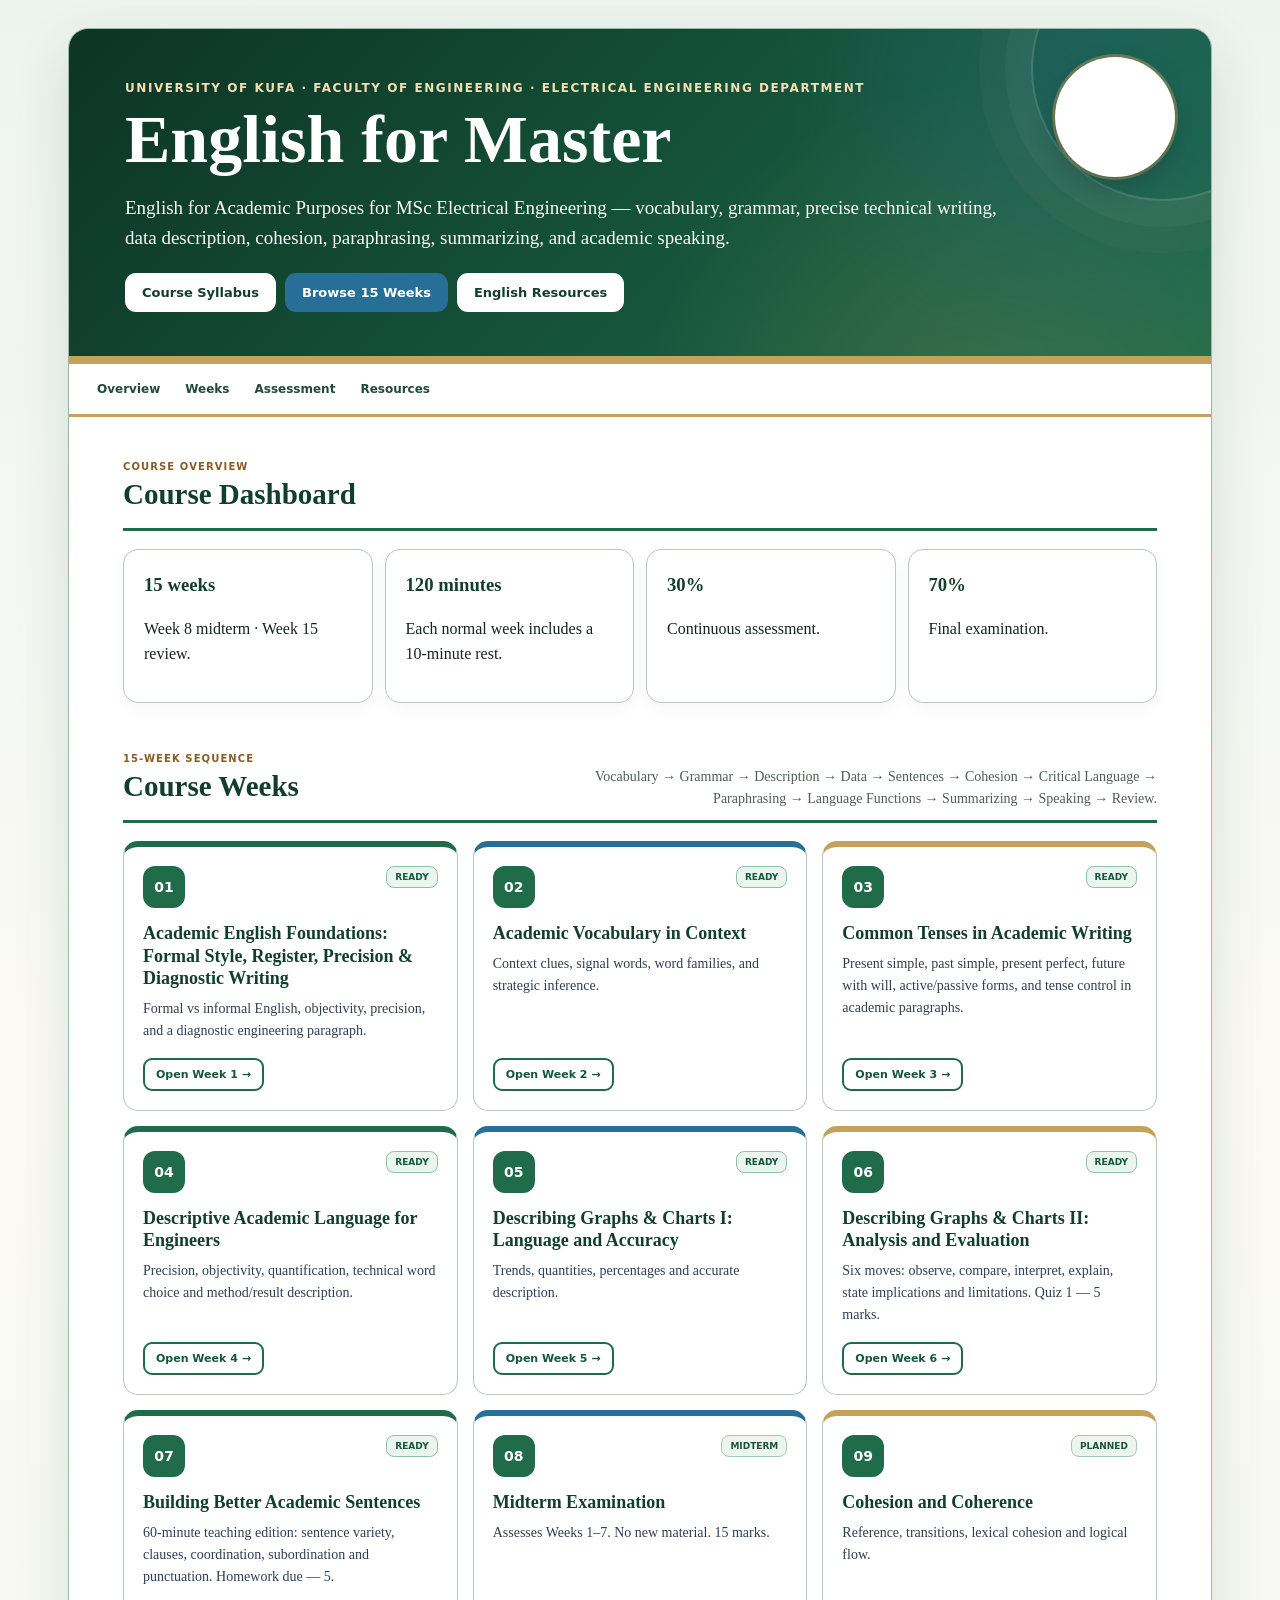
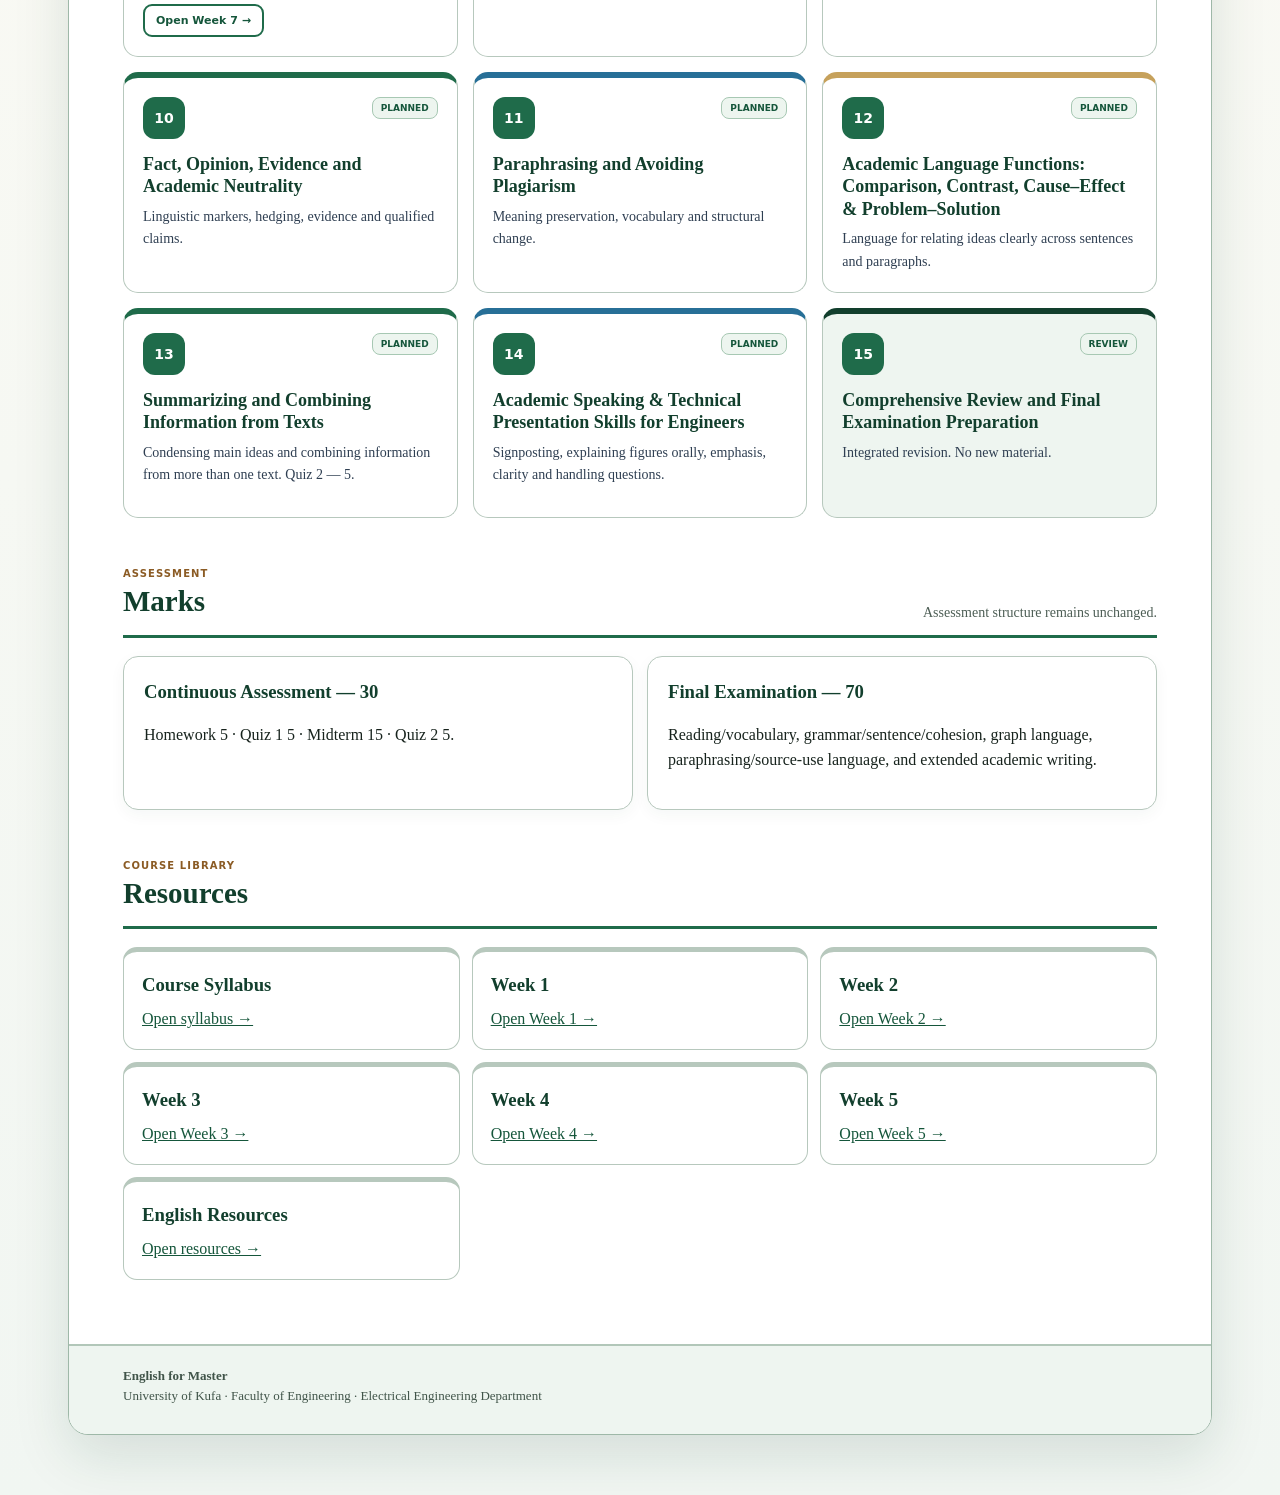
==== commit 4f06a04f: "Mark Week 7 ready and link published lesson on course dashboard" ====
--- a/index.html
+++ b/index.html
@@ -1 +1 @@
-<!doctype html><html lang="en"><head><meta charset="utf-8"><meta name="viewport" content="width=device-width,initial-scale=1"><meta name="theme-color" content="#155239"><title>English for Master | University of Kufa</title><link rel="stylesheet" href="/style.css"><link rel="stylesheet" href="/kufa-theme.css"></head><body><div class="wrap"><div class="site"><header><div class="ey">University of Kufa · Faculty of Engineering · Electrical Engineering Department</div><h1 class="hero">English for Master</h1><p class="deck">English for Academic Purposes for MSc Electrical Engineering — vocabulary, grammar, precise technical writing, data description, cohesion, paraphrasing, summarizing, and academic speaking.</p><div class="actions"><a class="btn" href="/syllabus.html">Course Syllabus</a><a class="btn alt" href="#weeks">Browse 15 Weeks</a><a class="btn" href="/sources.html">English Resources</a></div></header><nav><a href="#overview">Overview</a><a href="#weeks">Weeks</a><a href="#assessment">Assessment</a><a href="#resources">Resources</a></nav><main><section id="overview"><div class="head"><div><span class="label">Course overview</span><h2>Course Dashboard</h2></div></div><div class="grid4"><div class="card"><h3>15 weeks</h3><p>Week 8 midterm · Week 15 review.</p></div><div class="card"><h3>120 minutes</h3><p>Each normal week includes a 10-minute rest.</p></div><div class="card"><h3>30%</h3><p>Continuous assessment.</p></div><div class="card"><h3>70%</h3><p>Final examination.</p></div></div></section><section id="weeks"><div class="head"><div><span class="label">15-week sequence</span><h2>Course Weeks</h2></div><p>Vocabulary → Grammar → Description → Data → Sentences → Cohesion → Critical Language → Paraphrasing → Language Functions → Summarizing → Speaking → Review.</p></div><div class="weeks"><div class="week"><div class="top"><span class="num">01</span><span class="status ready">Ready</span></div><h3>Academic English Foundations: Formal Style, Register, Precision & Diagnostic Writing</h3><p>Formal vs informal English, objectivity, precision, and a diagnostic engineering paragraph.</p><div class="foot"><a class="open" href="/week01.html">Open Week 1 →</a></div></div><div class="week"><div class="top"><span class="num">02</span><span class="status ready">Ready</span></div><h3>Academic Vocabulary in Context</h3><p>Context clues, signal words, word families, and strategic inference.</p><div class="foot"><a class="open" href="/week02.html">Open Week 2 →</a></div></div><div class="week"><div class="top"><span class="num">03</span><span class="status ready">Ready</span></div><h3>Common Tenses in Academic Writing</h3><p>Present simple, past simple, present perfect, future with will, active/passive forms, and tense control in academic paragraphs.</p><div class="foot"><a class="open" href="/week03.html">Open Week 3 →</a></div></div><div class="week"><div class="top"><span class="num">04</span><span class="status ready">Ready</span></div><h3>Descriptive Academic Language for Engineers</h3><p>Precision, objectivity, quantification, technical word choice and method/result description.</p><div class="foot"><a class="open" href="/week04.html">Open Week 4 →</a></div></div><div class="week"><div class="top"><span class="num">05</span><span class="status ready">Ready</span></div><h3>Describing Graphs & Charts I: Language and Accuracy</h3><p>Trends, quantities, percentages and accurate description.</p><div class="foot"><a class="open" href="/week05.html">Open Week 5 →</a></div></div><div class="week"><div class="top"><span class="num">06</span><span class="status ready">Ready</span></div><h3>Describing Graphs & Charts II: Analysis and Evaluation</h3><p>Six moves: observe, compare, interpret, explain, state implications and limitations. Quiz 1 — 5 marks.</p><div class="foot"><a class="open" href="/week06.html">Open Week 6 →</a></div></div><div class="week"><div class="top"><span class="num">07</span><span class="status">Planned</span></div><h3>Building Better Academic Sentences</h3><p>Sentence variety, clauses, coordination, subordination and punctuation. Homework due — 5.</p></div><div class="week"><div class="top"><span class="num">08</span><span class="status">Midterm</span></div><h3>Midterm Examination</h3><p>Assesses Weeks 1–7. No new material. 15 marks.</p></div><div class="week"><div class="top"><span class="num">09</span><span class="status">Planned</span></div><h3>Cohesion and Coherence</h3><p>Reference, transitions, lexical cohesion and logical flow.</p></div><div class="week"><div class="top"><span class="num">10</span><span class="status">Planned</span></div><h3>Fact, Opinion, Evidence and Academic Neutrality</h3><p>Linguistic markers, hedging, evidence and qualified claims.</p></div><div class="week"><div class="top"><span class="num">11</span><span class="status">Planned</span></div><h3>Paraphrasing and Avoiding Plagiarism</h3><p>Meaning preservation, vocabulary and structural change.</p></div><div class="week"><div class="top"><span class="num">12</span><span class="status">Planned</span></div><h3>Academic Language Functions: Comparison, Contrast, Cause–Effect & Problem–Solution</h3><p>Language for relating ideas clearly across sentences and paragraphs.</p></div><div class="week"><div class="top"><span class="num">13</span><span class="status">Planned</span></div><h3>Summarizing and Combining Information from Texts</h3><p>Condensing main ideas and combining information from more than one text. Quiz 2 — 5.</p></div><div class="week"><div class="top"><span class="num">14</span><span class="status">Planned</span></div><h3>Academic Speaking & Technical Presentation Skills for Engineers</h3><p>Signposting, explaining figures orally, emphasis, clarity and handling questions.</p></div><div class="week review"><div class="top"><span class="num">15</span><span class="status">Review</span></div><h3>Comprehensive Review and Final Examination Preparation</h3><p>Integrated revision. No new material.</p></div></div></section><section id="assessment"><div class="head"><div><span class="label">Assessment</span><h2>Marks</h2></div><p>Assessment structure remains unchanged.</p></div><div class="grid"><div class="card"><h3>Continuous Assessment — 30</h3><p>Homework 5 · Quiz 1 5 · Midterm 15 · Quiz 2 5.</p></div><div class="card"><h3>Final Examination — 70</h3><p>Reading/vocabulary, grammar/sentence/cohesion, graph language, paraphrasing/source-use language, and extended academic writing.</p></div></div></section><section id="resources"><div class="head"><div><span class="label">Course library</span><h2>Resources</h2></div></div><div class="resources"><div class="resource"><h3>Course Syllabus</h3><a href="/syllabus.html">Open syllabus →</a></div><div class="resource"><h3>Week 1</h3><a href="/week01.html">Open Week 1 →</a></div><div class="resource"><h3>Week 2</h3><a href="/week02.html">Open Week 2 →</a></div><div class="resource"><h3>Week 3</h3><a href="/week03.html">Open Week 3 →</a></div><div class="resource"><h3>Week 4</h3><a href="/week04.html">Open Week 4 →</a></div><div class="resource"><h3>Week 5</h3><a href="/week05.html">Open Week 5 →</a></div><div class="resource"><h3>English Resources</h3><a href="/sources.html">Open resources →</a></div></div></section></main><footer><strong>English for Master</strong><br>University of Kufa · Faculty of Engineering · Electrical Engineering Department</footer></div></div></body></html>+<!doctype html><html lang="en"><head><meta charset="utf-8"><meta name="viewport" content="width=device-width,initial-scale=1"><meta name="theme-color" content="#155239"><title>English for Master | University of Kufa</title><link rel="stylesheet" href="/style.css"><link rel="stylesheet" href="/kufa-theme.css"></head><body><div class="wrap"><div class="site"><header><div class="ey">University of Kufa · Faculty of Engineering · Electrical Engineering Department</div><h1 class="hero">English for Master</h1><p class="deck">English for Academic Purposes for MSc Electrical Engineering — vocabulary, grammar, precise technical writing, data description, cohesion, paraphrasing, summarizing, and academic speaking.</p><div class="actions"><a class="btn" href="/syllabus.html">Course Syllabus</a><a class="btn alt" href="#weeks">Browse 15 Weeks</a><a class="btn" href="/sources.html">English Resources</a></div></header><nav><a href="#overview">Overview</a><a href="#weeks">Weeks</a><a href="#assessment">Assessment</a><a href="#resources">Resources</a></nav><main><section id="overview"><div class="head"><div><span class="label">Course overview</span><h2>Course Dashboard</h2></div></div><div class="grid4"><div class="card"><h3>15 weeks</h3><p>Week 8 midterm · Week 15 review.</p></div><div class="card"><h3>120 minutes</h3><p>Each normal week includes a 10-minute rest.</p></div><div class="card"><h3>30%</h3><p>Continuous assessment.</p></div><div class="card"><h3>70%</h3><p>Final examination.</p></div></div></section><section id="weeks"><div class="head"><div><span class="label">15-week sequence</span><h2>Course Weeks</h2></div><p>Vocabulary → Grammar → Description → Data → Sentences → Cohesion → Critical Language → Paraphrasing → Language Functions → Summarizing → Speaking → Review.</p></div><div class="weeks"><div class="week"><div class="top"><span class="num">01</span><span class="status ready">Ready</span></div><h3>Academic English Foundations: Formal Style, Register, Precision & Diagnostic Writing</h3><p>Formal vs informal English, objectivity, precision, and a diagnostic engineering paragraph.</p><div class="foot"><a class="open" href="/week01.html">Open Week 1 →</a></div></div><div class="week"><div class="top"><span class="num">02</span><span class="status ready">Ready</span></div><h3>Academic Vocabulary in Context</h3><p>Context clues, signal words, word families, and strategic inference.</p><div class="foot"><a class="open" href="/week02.html">Open Week 2 →</a></div></div><div class="week"><div class="top"><span class="num">03</span><span class="status ready">Ready</span></div><h3>Common Tenses in Academic Writing</h3><p>Present simple, past simple, present perfect, future with will, active/passive forms, and tense control in academic paragraphs.</p><div class="foot"><a class="open" href="/week03.html">Open Week 3 →</a></div></div><div class="week"><div class="top"><span class="num">04</span><span class="status ready">Ready</span></div><h3>Descriptive Academic Language for Engineers</h3><p>Precision, objectivity, quantification, technical word choice and method/result description.</p><div class="foot"><a class="open" href="/week04.html">Open Week 4 →</a></div></div><div class="week"><div class="top"><span class="num">05</span><span class="status ready">Ready</span></div><h3>Describing Graphs & Charts I: Language and Accuracy</h3><p>Trends, quantities, percentages and accurate description.</p><div class="foot"><a class="open" href="/week05.html">Open Week 5 →</a></div></div><div class="week"><div class="top"><span class="num">06</span><span class="status ready">Ready</span></div><h3>Describing Graphs & Charts II: Analysis and Evaluation</h3><p>Six moves: observe, compare, interpret, explain, state implications and limitations. Quiz 1 — 5 marks.</p><div class="foot"><a class="open" href="/week06.html">Open Week 6 →</a></div></div><div class="week"><div class="top"><span class="num">07</span><span class="status ready">Ready</span></div><h3>Building Better Academic Sentences</h3><p>60-minute teaching edition: sentence variety, clauses, coordination, subordination and punctuation. Homework due — 5.</p><div class="foot"><a class="open" href="/week07.html">Open Week 7 →</a></div></div><div class="week"><div class="top"><span class="num">08</span><span class="status">Midterm</span></div><h3>Midterm Examination</h3><p>Assesses Weeks 1–7. No new material. 15 marks.</p></div><div class="week"><div class="top"><span class="num">09</span><span class="status">Planned</span></div><h3>Cohesion and Coherence</h3><p>Reference, transitions, lexical cohesion and logical flow.</p></div><div class="week"><div class="top"><span class="num">10</span><span class="status">Planned</span></div><h3>Fact, Opinion, Evidence and Academic Neutrality</h3><p>Linguistic markers, hedging, evidence and qualified claims.</p></div><div class="week"><div class="top"><span class="num">11</span><span class="status">Planned</span></div><h3>Paraphrasing and Avoiding Plagiarism</h3><p>Meaning preservation, vocabulary and structural change.</p></div><div class="week"><div class="top"><span class="num">12</span><span class="status">Planned</span></div><h3>Academic Language Functions: Comparison, Contrast, Cause–Effect & Problem–Solution</h3><p>Language for relating ideas clearly across sentences and paragraphs.</p></div><div class="week"><div class="top"><span class="num">13</span><span class="status">Planned</span></div><h3>Summarizing and Combining Information from Texts</h3><p>Condensing main ideas and combining information from more than one text. Quiz 2 — 5.</p></div><div class="week"><div class="top"><span class="num">14</span><span class="status">Planned</span></div><h3>Academic Speaking & Technical Presentation Skills for Engineers</h3><p>Signposting, explaining figures orally, emphasis, clarity and handling questions.</p></div><div class="week review"><div class="top"><span class="num">15</span><span class="status">Review</span></div><h3>Comprehensive Review and Final Examination Preparation</h3><p>Integrated revision. No new material.</p></div></div></section><section id="assessment"><div class="head"><div><span class="label">Assessment</span><h2>Marks</h2></div><p>Assessment structure remains unchanged.</p></div><div class="grid"><div class="card"><h3>Continuous Assessment — 30</h3><p>Homework 5 · Quiz 1 5 · Midterm 15 · Quiz 2 5.</p></div><div class="card"><h3>Final Examination — 70</h3><p>Reading/vocabulary, grammar/sentence/cohesion, graph language, paraphrasing/source-use language, and extended academic writing.</p></div></div></section><section id="resources"><div class="head"><div><span class="label">Course library</span><h2>Resources</h2></div></div><div class="resources"><div class="resource"><h3>Course Syllabus</h3><a href="/syllabus.html">Open syllabus →</a></div><div class="resource"><h3>Week 1</h3><a href="/week01.html">Open Week 1 →</a></div><div class="resource"><h3>Week 2</h3><a href="/week02.html">Open Week 2 →</a></div><div class="resource"><h3>Week 3</h3><a href="/week03.html">Open Week 3 →</a></div><div class="resource"><h3>Week 4</h3><a href="/week04.html">Open Week 4 →</a></div><div class="resource"><h3>Week 5</h3><a href="/week05.html">Open Week 5 →</a></div><div class="resource"><h3>English Resources</h3><a href="/sources.html">Open resources →</a></div></div></section></main><footer><strong>English for Master</strong><br>University of Kufa · Faculty of Engineering · Electrical Engineering Department</footer></div></div></body></html>
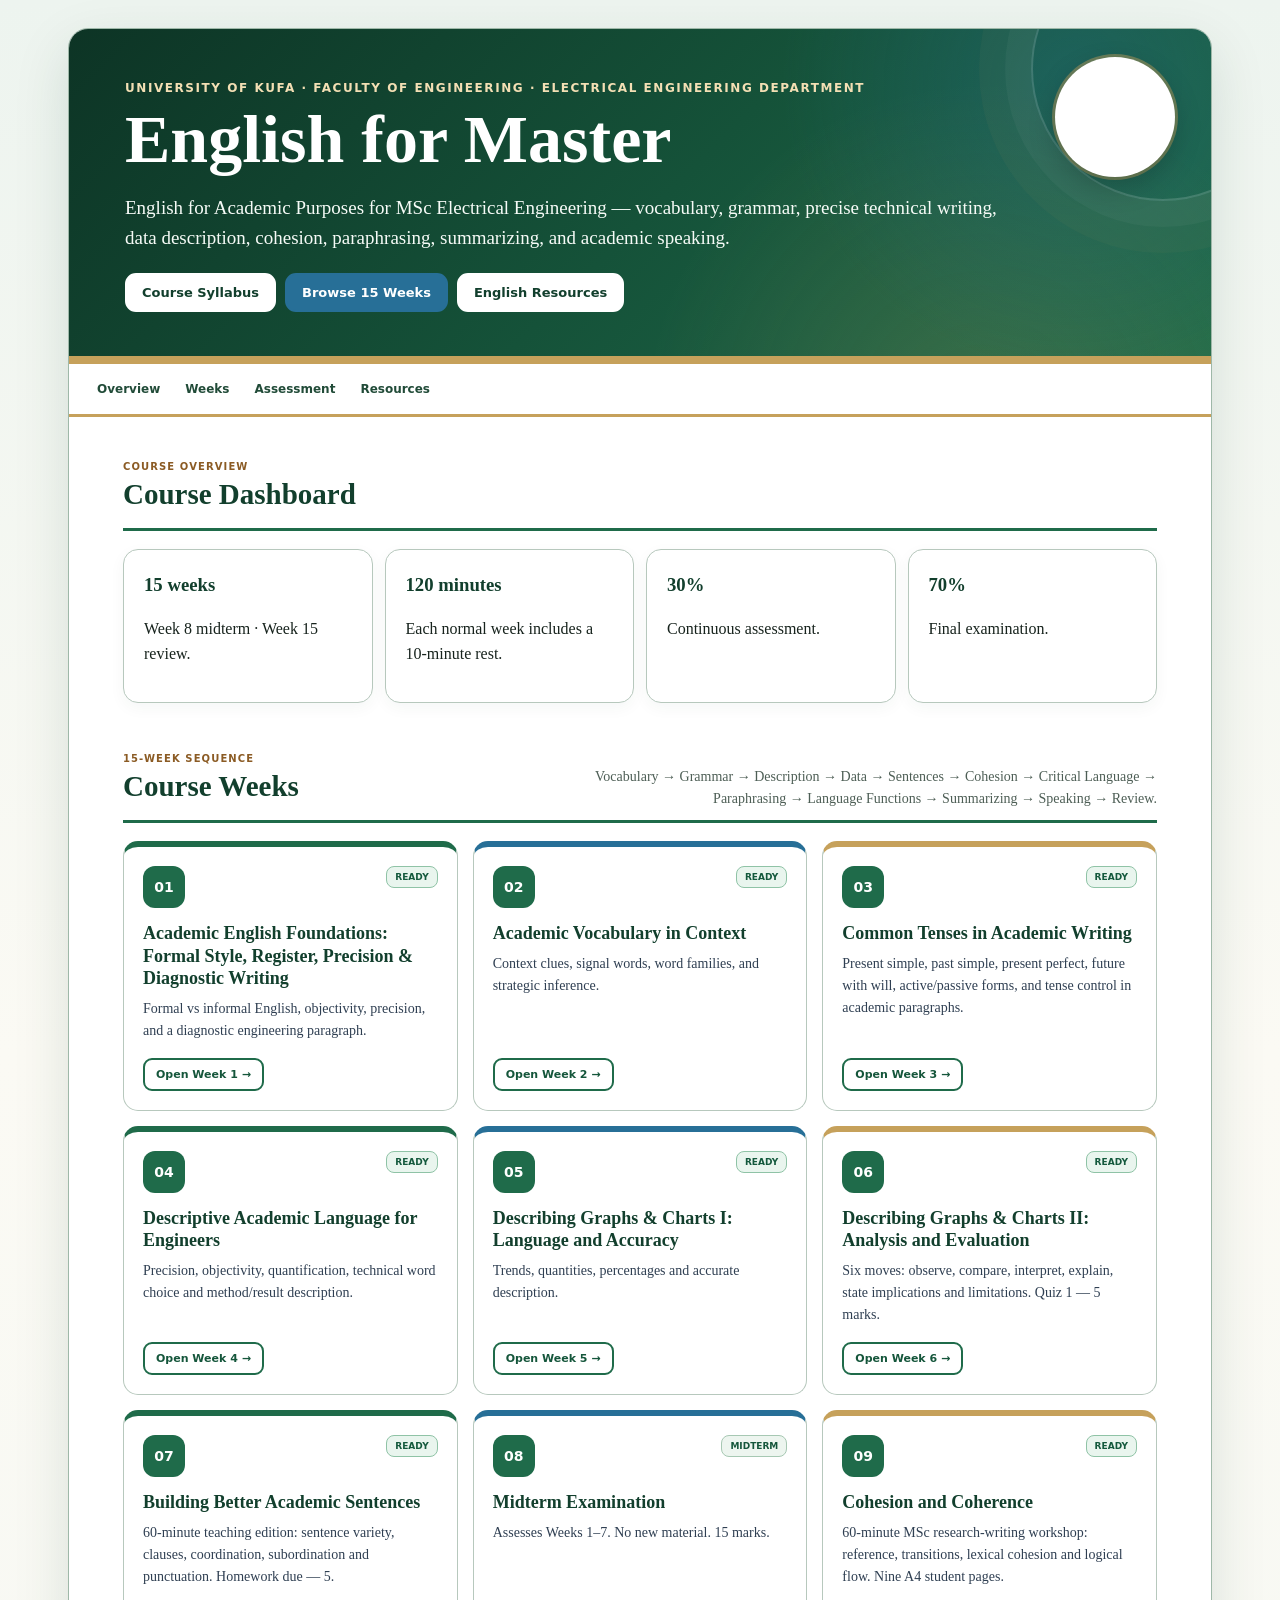
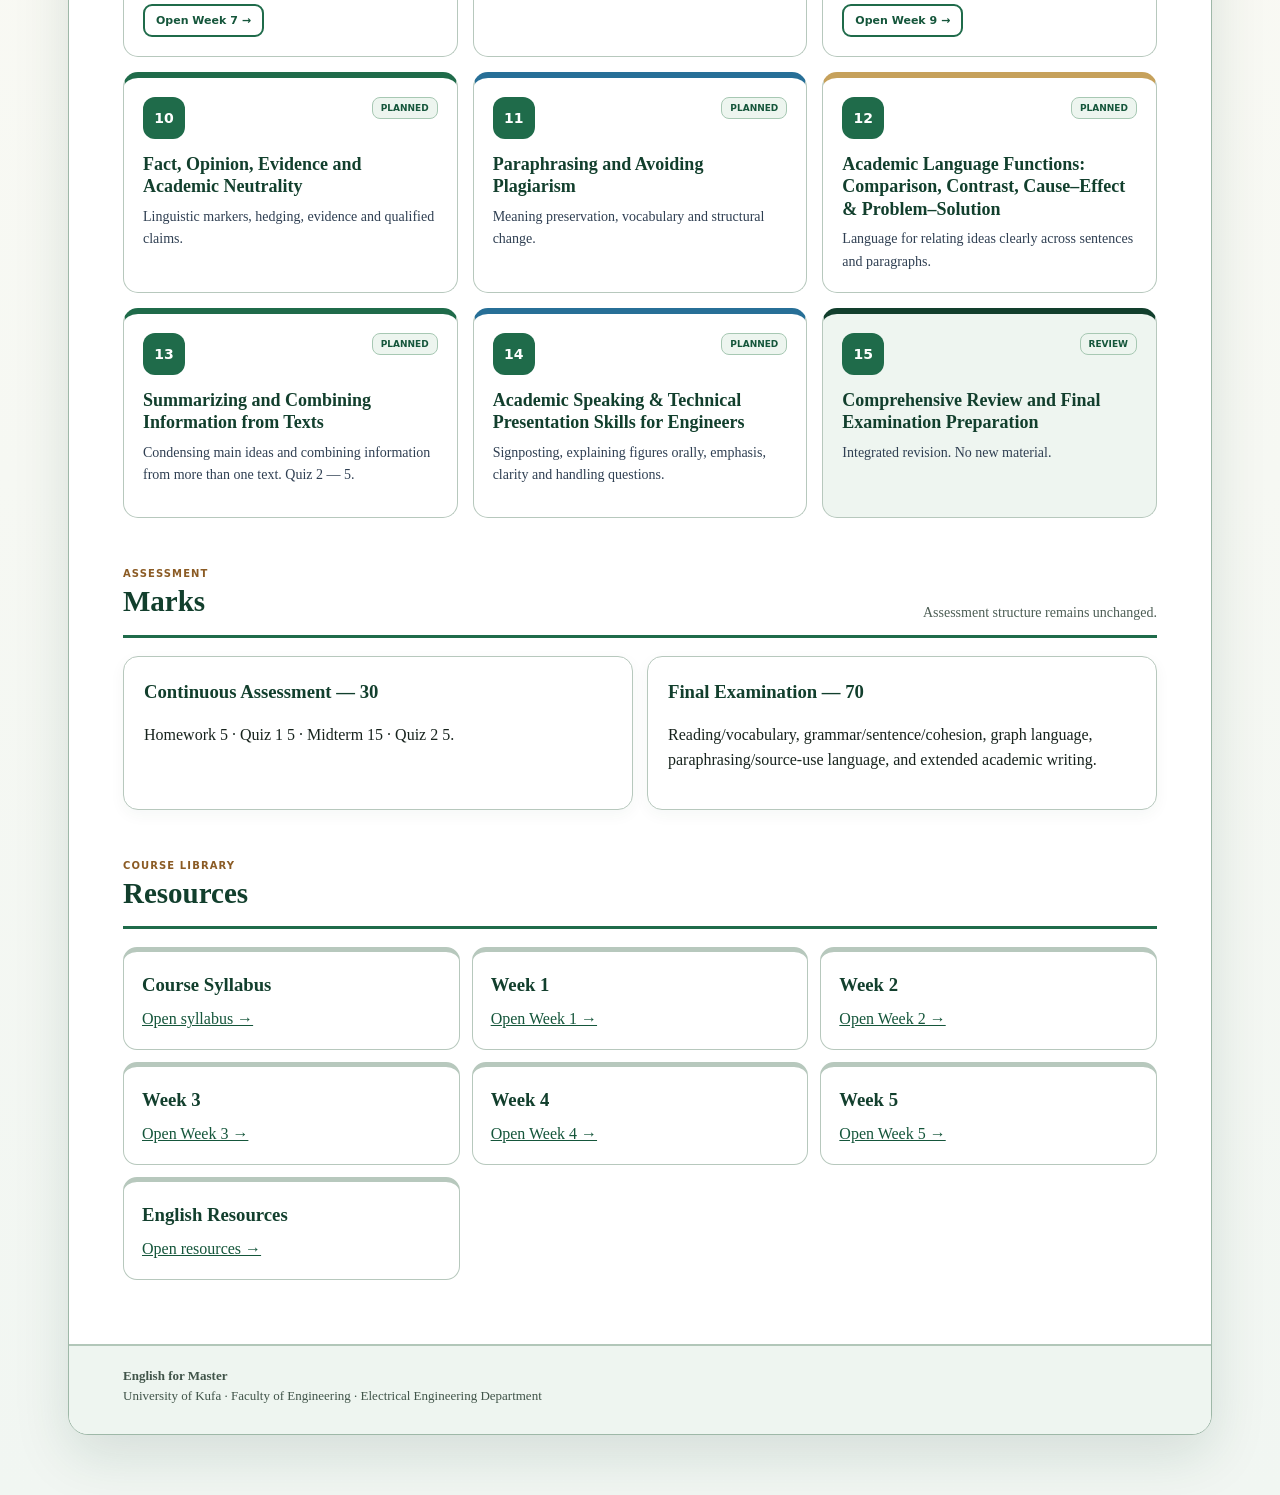
==== commit ac51f246: "Mark Week 9 ready and link published Cohesion and Coherence lesson" ====
--- a/index.html
+++ b/index.html
@@ -1 +1 @@
-<!doctype html><html lang="en"><head><meta charset="utf-8"><meta name="viewport" content="width=device-width,initial-scale=1"><meta name="theme-color" content="#155239"><title>English for Master | University of Kufa</title><link rel="stylesheet" href="/style.css"><link rel="stylesheet" href="/kufa-theme.css"></head><body><div class="wrap"><div class="site"><header><div class="ey">University of Kufa · Faculty of Engineering · Electrical Engineering Department</div><h1 class="hero">English for Master</h1><p class="deck">English for Academic Purposes for MSc Electrical Engineering — vocabulary, grammar, precise technical writing, data description, cohesion, paraphrasing, summarizing, and academic speaking.</p><div class="actions"><a class="btn" href="/syllabus.html">Course Syllabus</a><a class="btn alt" href="#weeks">Browse 15 Weeks</a><a class="btn" href="/sources.html">English Resources</a></div></header><nav><a href="#overview">Overview</a><a href="#weeks">Weeks</a><a href="#assessment">Assessment</a><a href="#resources">Resources</a></nav><main><section id="overview"><div class="head"><div><span class="label">Course overview</span><h2>Course Dashboard</h2></div></div><div class="grid4"><div class="card"><h3>15 weeks</h3><p>Week 8 midterm · Week 15 review.</p></div><div class="card"><h3>120 minutes</h3><p>Each normal week includes a 10-minute rest.</p></div><div class="card"><h3>30%</h3><p>Continuous assessment.</p></div><div class="card"><h3>70%</h3><p>Final examination.</p></div></div></section><section id="weeks"><div class="head"><div><span class="label">15-week sequence</span><h2>Course Weeks</h2></div><p>Vocabulary → Grammar → Description → Data → Sentences → Cohesion → Critical Language → Paraphrasing → Language Functions → Summarizing → Speaking → Review.</p></div><div class="weeks"><div class="week"><div class="top"><span class="num">01</span><span class="status ready">Ready</span></div><h3>Academic English Foundations: Formal Style, Register, Precision & Diagnostic Writing</h3><p>Formal vs informal English, objectivity, precision, and a diagnostic engineering paragraph.</p><div class="foot"><a class="open" href="/week01.html">Open Week 1 →</a></div></div><div class="week"><div class="top"><span class="num">02</span><span class="status ready">Ready</span></div><h3>Academic Vocabulary in Context</h3><p>Context clues, signal words, word families, and strategic inference.</p><div class="foot"><a class="open" href="/week02.html">Open Week 2 →</a></div></div><div class="week"><div class="top"><span class="num">03</span><span class="status ready">Ready</span></div><h3>Common Tenses in Academic Writing</h3><p>Present simple, past simple, present perfect, future with will, active/passive forms, and tense control in academic paragraphs.</p><div class="foot"><a class="open" href="/week03.html">Open Week 3 →</a></div></div><div class="week"><div class="top"><span class="num">04</span><span class="status ready">Ready</span></div><h3>Descriptive Academic Language for Engineers</h3><p>Precision, objectivity, quantification, technical word choice and method/result description.</p><div class="foot"><a class="open" href="/week04.html">Open Week 4 →</a></div></div><div class="week"><div class="top"><span class="num">05</span><span class="status ready">Ready</span></div><h3>Describing Graphs & Charts I: Language and Accuracy</h3><p>Trends, quantities, percentages and accurate description.</p><div class="foot"><a class="open" href="/week05.html">Open Week 5 →</a></div></div><div class="week"><div class="top"><span class="num">06</span><span class="status ready">Ready</span></div><h3>Describing Graphs & Charts II: Analysis and Evaluation</h3><p>Six moves: observe, compare, interpret, explain, state implications and limitations. Quiz 1 — 5 marks.</p><div class="foot"><a class="open" href="/week06.html">Open Week 6 →</a></div></div><div class="week"><div class="top"><span class="num">07</span><span class="status ready">Ready</span></div><h3>Building Better Academic Sentences</h3><p>60-minute teaching edition: sentence variety, clauses, coordination, subordination and punctuation. Homework due — 5.</p><div class="foot"><a class="open" href="/week07.html">Open Week 7 →</a></div></div><div class="week"><div class="top"><span class="num">08</span><span class="status">Midterm</span></div><h3>Midterm Examination</h3><p>Assesses Weeks 1–7. No new material. 15 marks.</p></div><div class="week"><div class="top"><span class="num">09</span><span class="status">Planned</span></div><h3>Cohesion and Coherence</h3><p>Reference, transitions, lexical cohesion and logical flow.</p></div><div class="week"><div class="top"><span class="num">10</span><span class="status">Planned</span></div><h3>Fact, Opinion, Evidence and Academic Neutrality</h3><p>Linguistic markers, hedging, evidence and qualified claims.</p></div><div class="week"><div class="top"><span class="num">11</span><span class="status">Planned</span></div><h3>Paraphrasing and Avoiding Plagiarism</h3><p>Meaning preservation, vocabulary and structural change.</p></div><div class="week"><div class="top"><span class="num">12</span><span class="status">Planned</span></div><h3>Academic Language Functions: Comparison, Contrast, Cause–Effect & Problem–Solution</h3><p>Language for relating ideas clearly across sentences and paragraphs.</p></div><div class="week"><div class="top"><span class="num">13</span><span class="status">Planned</span></div><h3>Summarizing and Combining Information from Texts</h3><p>Condensing main ideas and combining information from more than one text. Quiz 2 — 5.</p></div><div class="week"><div class="top"><span class="num">14</span><span class="status">Planned</span></div><h3>Academic Speaking & Technical Presentation Skills for Engineers</h3><p>Signposting, explaining figures orally, emphasis, clarity and handling questions.</p></div><div class="week review"><div class="top"><span class="num">15</span><span class="status">Review</span></div><h3>Comprehensive Review and Final Examination Preparation</h3><p>Integrated revision. No new material.</p></div></div></section><section id="assessment"><div class="head"><div><span class="label">Assessment</span><h2>Marks</h2></div><p>Assessment structure remains unchanged.</p></div><div class="grid"><div class="card"><h3>Continuous Assessment — 30</h3><p>Homework 5 · Quiz 1 5 · Midterm 15 · Quiz 2 5.</p></div><div class="card"><h3>Final Examination — 70</h3><p>Reading/vocabulary, grammar/sentence/cohesion, graph language, paraphrasing/source-use language, and extended academic writing.</p></div></div></section><section id="resources"><div class="head"><div><span class="label">Course library</span><h2>Resources</h2></div></div><div class="resources"><div class="resource"><h3>Course Syllabus</h3><a href="/syllabus.html">Open syllabus →</a></div><div class="resource"><h3>Week 1</h3><a href="/week01.html">Open Week 1 →</a></div><div class="resource"><h3>Week 2</h3><a href="/week02.html">Open Week 2 →</a></div><div class="resource"><h3>Week 3</h3><a href="/week03.html">Open Week 3 →</a></div><div class="resource"><h3>Week 4</h3><a href="/week04.html">Open Week 4 →</a></div><div class="resource"><h3>Week 5</h3><a href="/week05.html">Open Week 5 →</a></div><div class="resource"><h3>English Resources</h3><a href="/sources.html">Open resources →</a></div></div></section></main><footer><strong>English for Master</strong><br>University of Kufa · Faculty of Engineering · Electrical Engineering Department</footer></div></div></body></html>+<!doctype html><html lang="en"><head><meta charset="utf-8"><meta name="viewport" content="width=device-width,initial-scale=1"><meta name="theme-color" content="#155239"><title>English for Master | University of Kufa</title><link rel="stylesheet" href="/style.css"><link rel="stylesheet" href="/kufa-theme.css"></head><body><div class="wrap"><div class="site"><header><div class="ey">University of Kufa · Faculty of Engineering · Electrical Engineering Department</div><h1 class="hero">English for Master</h1><p class="deck">English for Academic Purposes for MSc Electrical Engineering — vocabulary, grammar, precise technical writing, data description, cohesion, paraphrasing, summarizing, and academic speaking.</p><div class="actions"><a class="btn" href="/syllabus.html">Course Syllabus</a><a class="btn alt" href="#weeks">Browse 15 Weeks</a><a class="btn" href="/sources.html">English Resources</a></div></header><nav><a href="#overview">Overview</a><a href="#weeks">Weeks</a><a href="#assessment">Assessment</a><a href="#resources">Resources</a></nav><main><section id="overview"><div class="head"><div><span class="label">Course overview</span><h2>Course Dashboard</h2></div></div><div class="grid4"><div class="card"><h3>15 weeks</h3><p>Week 8 midterm · Week 15 review.</p></div><div class="card"><h3>120 minutes</h3><p>Each normal week includes a 10-minute rest.</p></div><div class="card"><h3>30%</h3><p>Continuous assessment.</p></div><div class="card"><h3>70%</h3><p>Final examination.</p></div></div></section><section id="weeks"><div class="head"><div><span class="label">15-week sequence</span><h2>Course Weeks</h2></div><p>Vocabulary → Grammar → Description → Data → Sentences → Cohesion → Critical Language → Paraphrasing → Language Functions → Summarizing → Speaking → Review.</p></div><div class="weeks"><div class="week"><div class="top"><span class="num">01</span><span class="status ready">Ready</span></div><h3>Academic English Foundations: Formal Style, Register, Precision & Diagnostic Writing</h3><p>Formal vs informal English, objectivity, precision, and a diagnostic engineering paragraph.</p><div class="foot"><a class="open" href="/week01.html">Open Week 1 →</a></div></div><div class="week"><div class="top"><span class="num">02</span><span class="status ready">Ready</span></div><h3>Academic Vocabulary in Context</h3><p>Context clues, signal words, word families, and strategic inference.</p><div class="foot"><a class="open" href="/week02.html">Open Week 2 →</a></div></div><div class="week"><div class="top"><span class="num">03</span><span class="status ready">Ready</span></div><h3>Common Tenses in Academic Writing</h3><p>Present simple, past simple, present perfect, future with will, active/passive forms, and tense control in academic paragraphs.</p><div class="foot"><a class="open" href="/week03.html">Open Week 3 →</a></div></div><div class="week"><div class="top"><span class="num">04</span><span class="status ready">Ready</span></div><h3>Descriptive Academic Language for Engineers</h3><p>Precision, objectivity, quantification, technical word choice and method/result description.</p><div class="foot"><a class="open" href="/week04.html">Open Week 4 →</a></div></div><div class="week"><div class="top"><span class="num">05</span><span class="status ready">Ready</span></div><h3>Describing Graphs & Charts I: Language and Accuracy</h3><p>Trends, quantities, percentages and accurate description.</p><div class="foot"><a class="open" href="/week05.html">Open Week 5 →</a></div></div><div class="week"><div class="top"><span class="num">06</span><span class="status ready">Ready</span></div><h3>Describing Graphs & Charts II: Analysis and Evaluation</h3><p>Six moves: observe, compare, interpret, explain, state implications and limitations. Quiz 1 — 5 marks.</p><div class="foot"><a class="open" href="/week06.html">Open Week 6 →</a></div></div><div class="week"><div class="top"><span class="num">07</span><span class="status ready">Ready</span></div><h3>Building Better Academic Sentences</h3><p>60-minute teaching edition: sentence variety, clauses, coordination, subordination and punctuation. Homework due — 5.</p><div class="foot"><a class="open" href="/week07.html">Open Week 7 →</a></div></div><div class="week"><div class="top"><span class="num">08</span><span class="status">Midterm</span></div><h3>Midterm Examination</h3><p>Assesses Weeks 1–7. No new material. 15 marks.</p></div><div class="week"><div class="top"><span class="num">09</span><span class="status ready">Ready</span></div><h3>Cohesion and Coherence</h3><p>60-minute MSc research-writing workshop: reference, transitions, lexical cohesion and logical flow. Nine A4 student pages.</p><div class="foot"><a class="open" href="/week09.html">Open Week 9 →</a></div></div><div class="week"><div class="top"><span class="num">10</span><span class="status">Planned</span></div><h3>Fact, Opinion, Evidence and Academic Neutrality</h3><p>Linguistic markers, hedging, evidence and qualified claims.</p></div><div class="week"><div class="top"><span class="num">11</span><span class="status">Planned</span></div><h3>Paraphrasing and Avoiding Plagiarism</h3><p>Meaning preservation, vocabulary and structural change.</p></div><div class="week"><div class="top"><span class="num">12</span><span class="status">Planned</span></div><h3>Academic Language Functions: Comparison, Contrast, Cause–Effect & Problem–Solution</h3><p>Language for relating ideas clearly across sentences and paragraphs.</p></div><div class="week"><div class="top"><span class="num">13</span><span class="status">Planned</span></div><h3>Summarizing and Combining Information from Texts</h3><p>Condensing main ideas and combining information from more than one text. Quiz 2 — 5.</p></div><div class="week"><div class="top"><span class="num">14</span><span class="status">Planned</span></div><h3>Academic Speaking & Technical Presentation Skills for Engineers</h3><p>Signposting, explaining figures orally, emphasis, clarity and handling questions.</p></div><div class="week review"><div class="top"><span class="num">15</span><span class="status">Review</span></div><h3>Comprehensive Review and Final Examination Preparation</h3><p>Integrated revision. No new material.</p></div></div></section><section id="assessment"><div class="head"><div><span class="label">Assessment</span><h2>Marks</h2></div><p>Assessment structure remains unchanged.</p></div><div class="grid"><div class="card"><h3>Continuous Assessment — 30</h3><p>Homework 5 · Quiz 1 5 · Midterm 15 · Quiz 2 5.</p></div><div class="card"><h3>Final Examination — 70</h3><p>Reading/vocabulary, grammar/sentence/cohesion, graph language, paraphrasing/source-use language, and extended academic writing.</p></div></div></section><section id="resources"><div class="head"><div><span class="label">Course library</span><h2>Resources</h2></div></div><div class="resources"><div class="resource"><h3>Course Syllabus</h3><a href="/syllabus.html">Open syllabus →</a></div><div class="resource"><h3>Week 1</h3><a href="/week01.html">Open Week 1 →</a></div><div class="resource"><h3>Week 2</h3><a href="/week02.html">Open Week 2 →</a></div><div class="resource"><h3>Week 3</h3><a href="/week03.html">Open Week 3 →</a></div><div class="resource"><h3>Week 4</h3><a href="/week04.html">Open Week 4 →</a></div><div class="resource"><h3>Week 5</h3><a href="/week05.html">Open Week 5 →</a></div><div class="resource"><h3>English Resources</h3><a href="/sources.html">Open resources →</a></div></div></section></main><footer><strong>English for Master</strong><br>University of Kufa · Faculty of Engineering · Electrical Engineering Department</footer></div></div></body></html>
